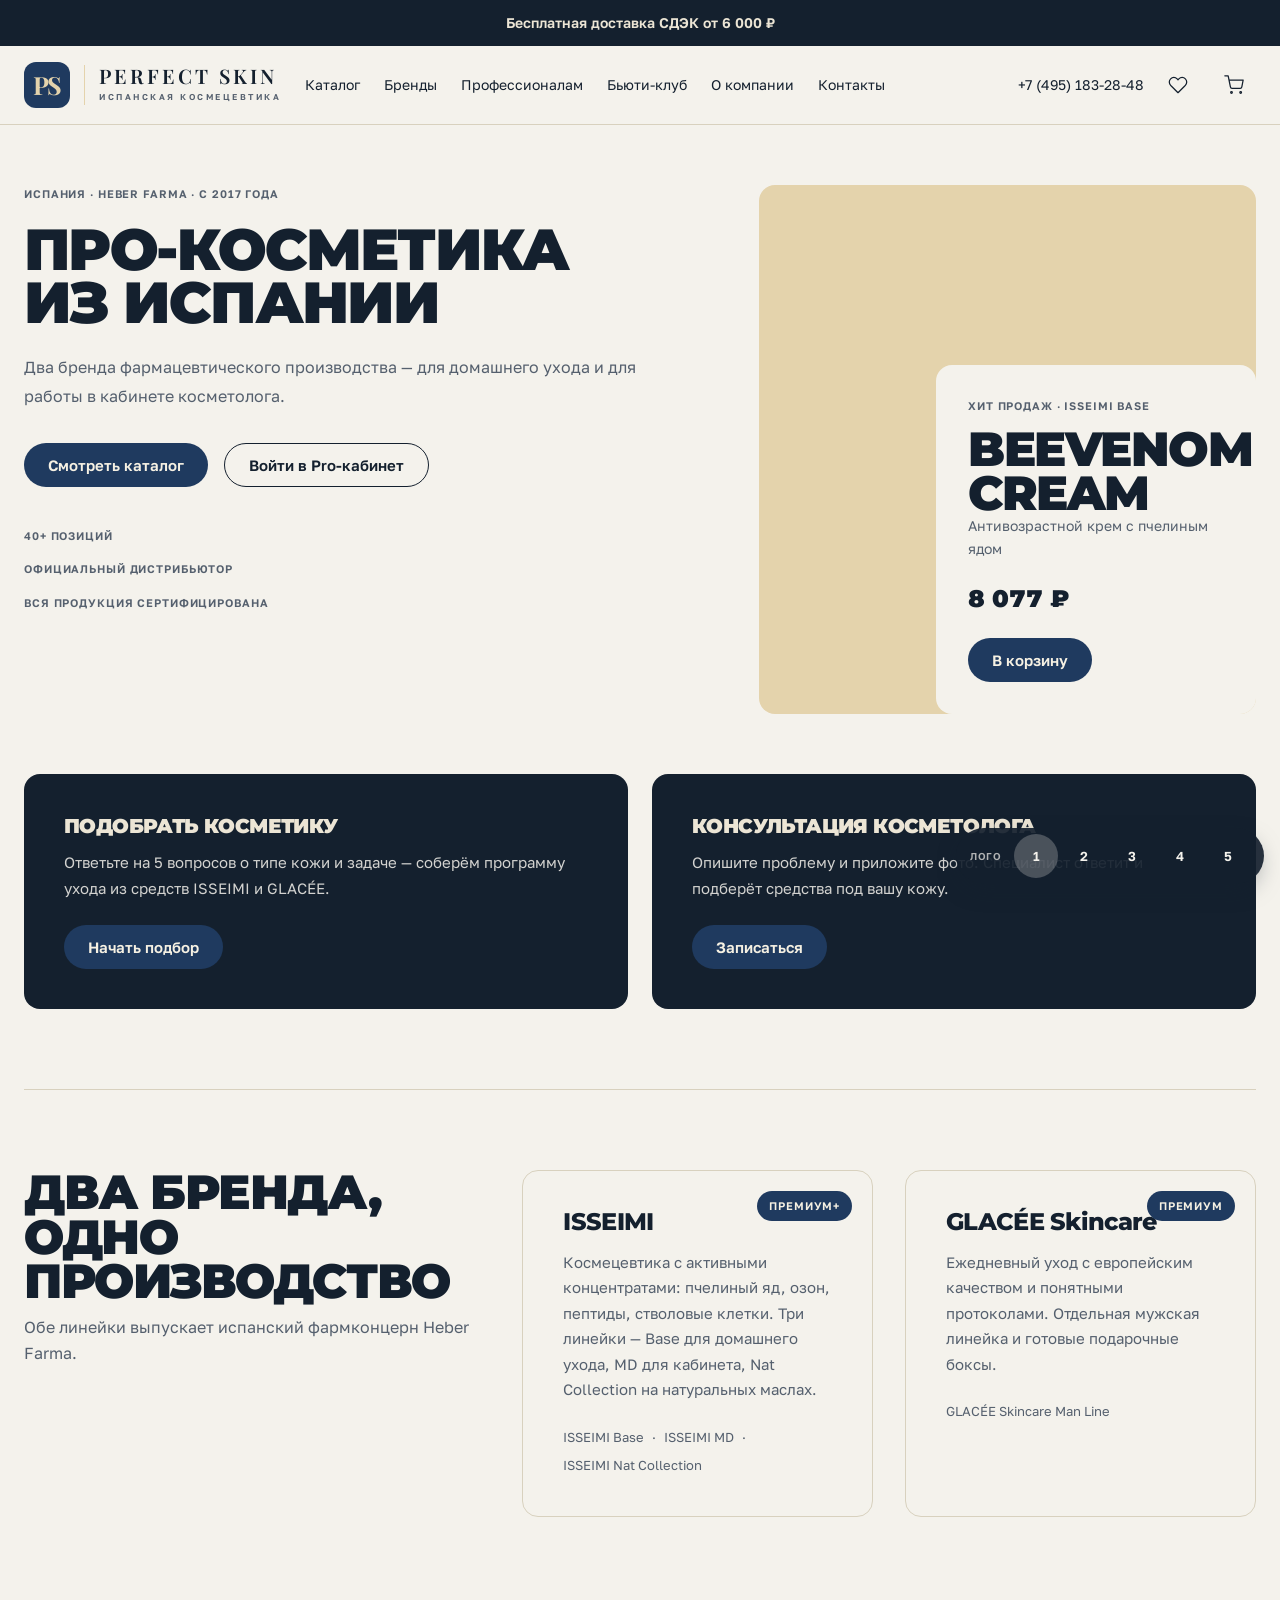
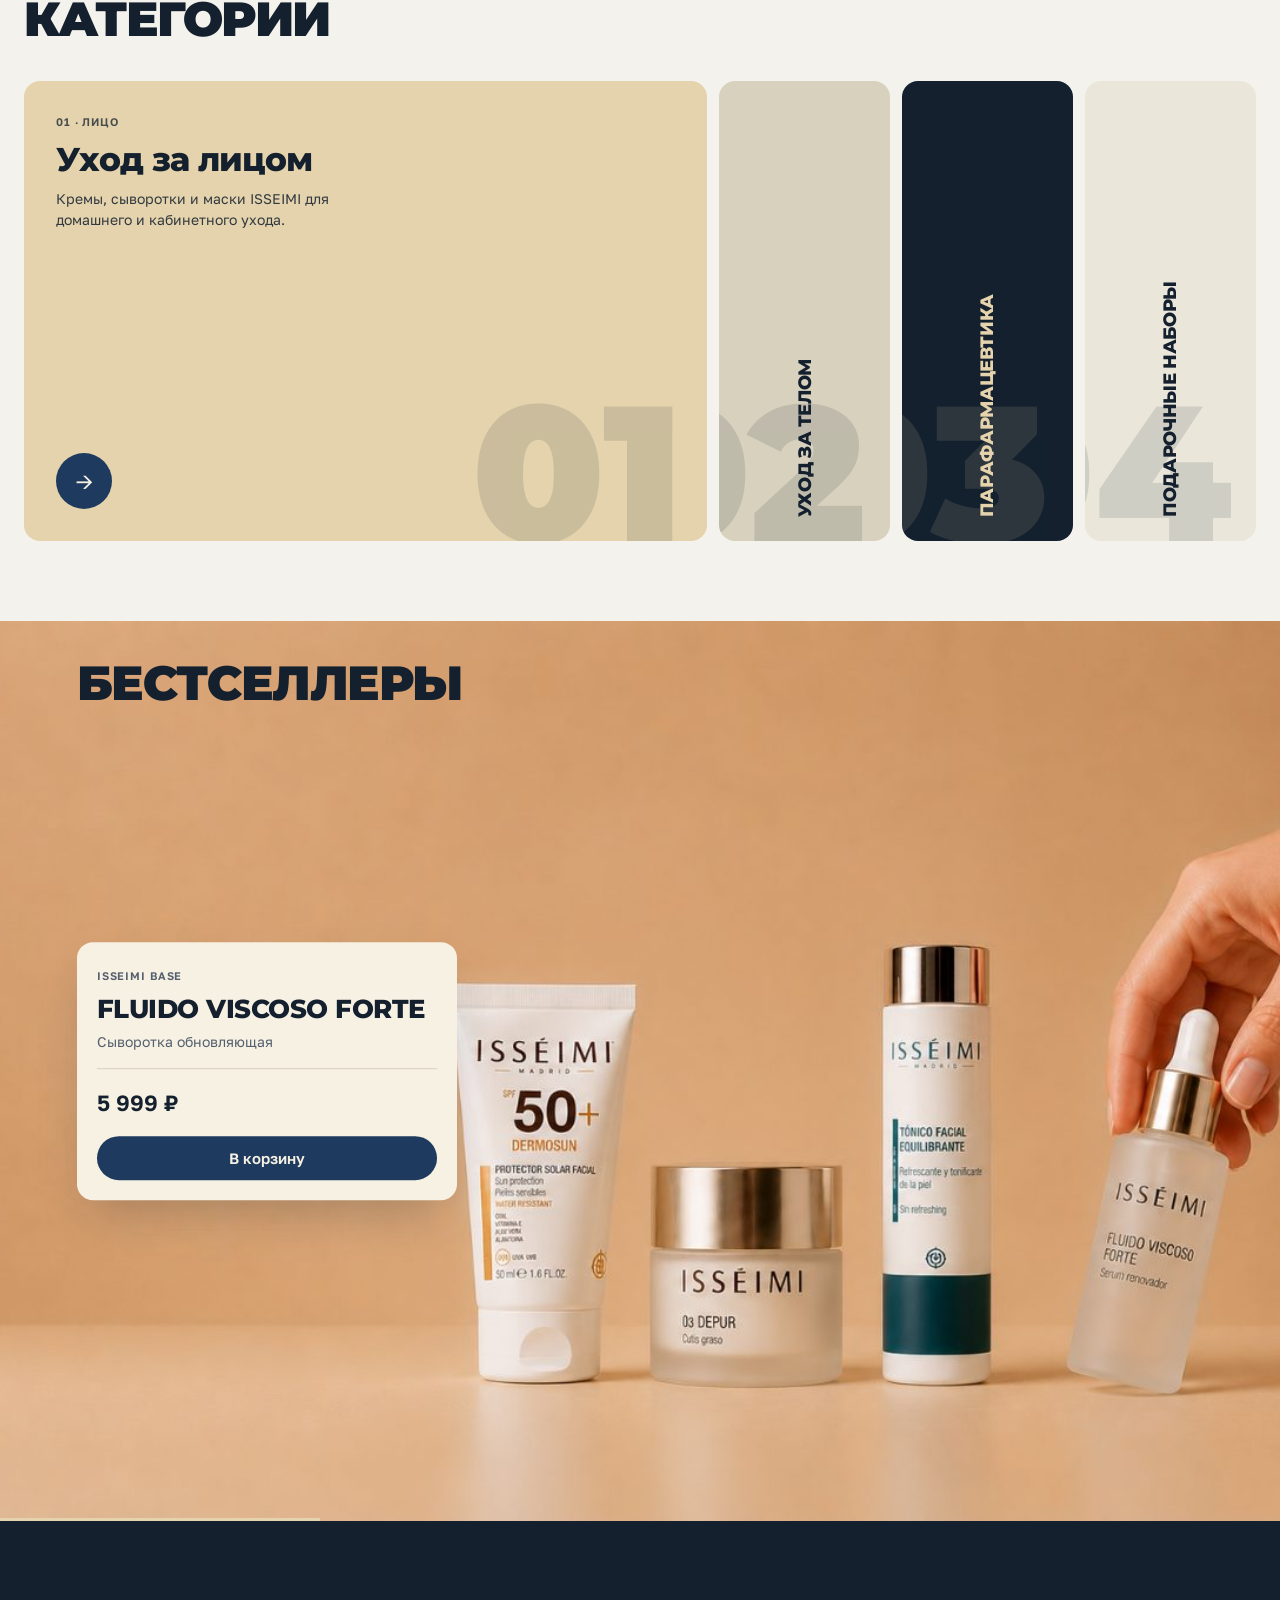
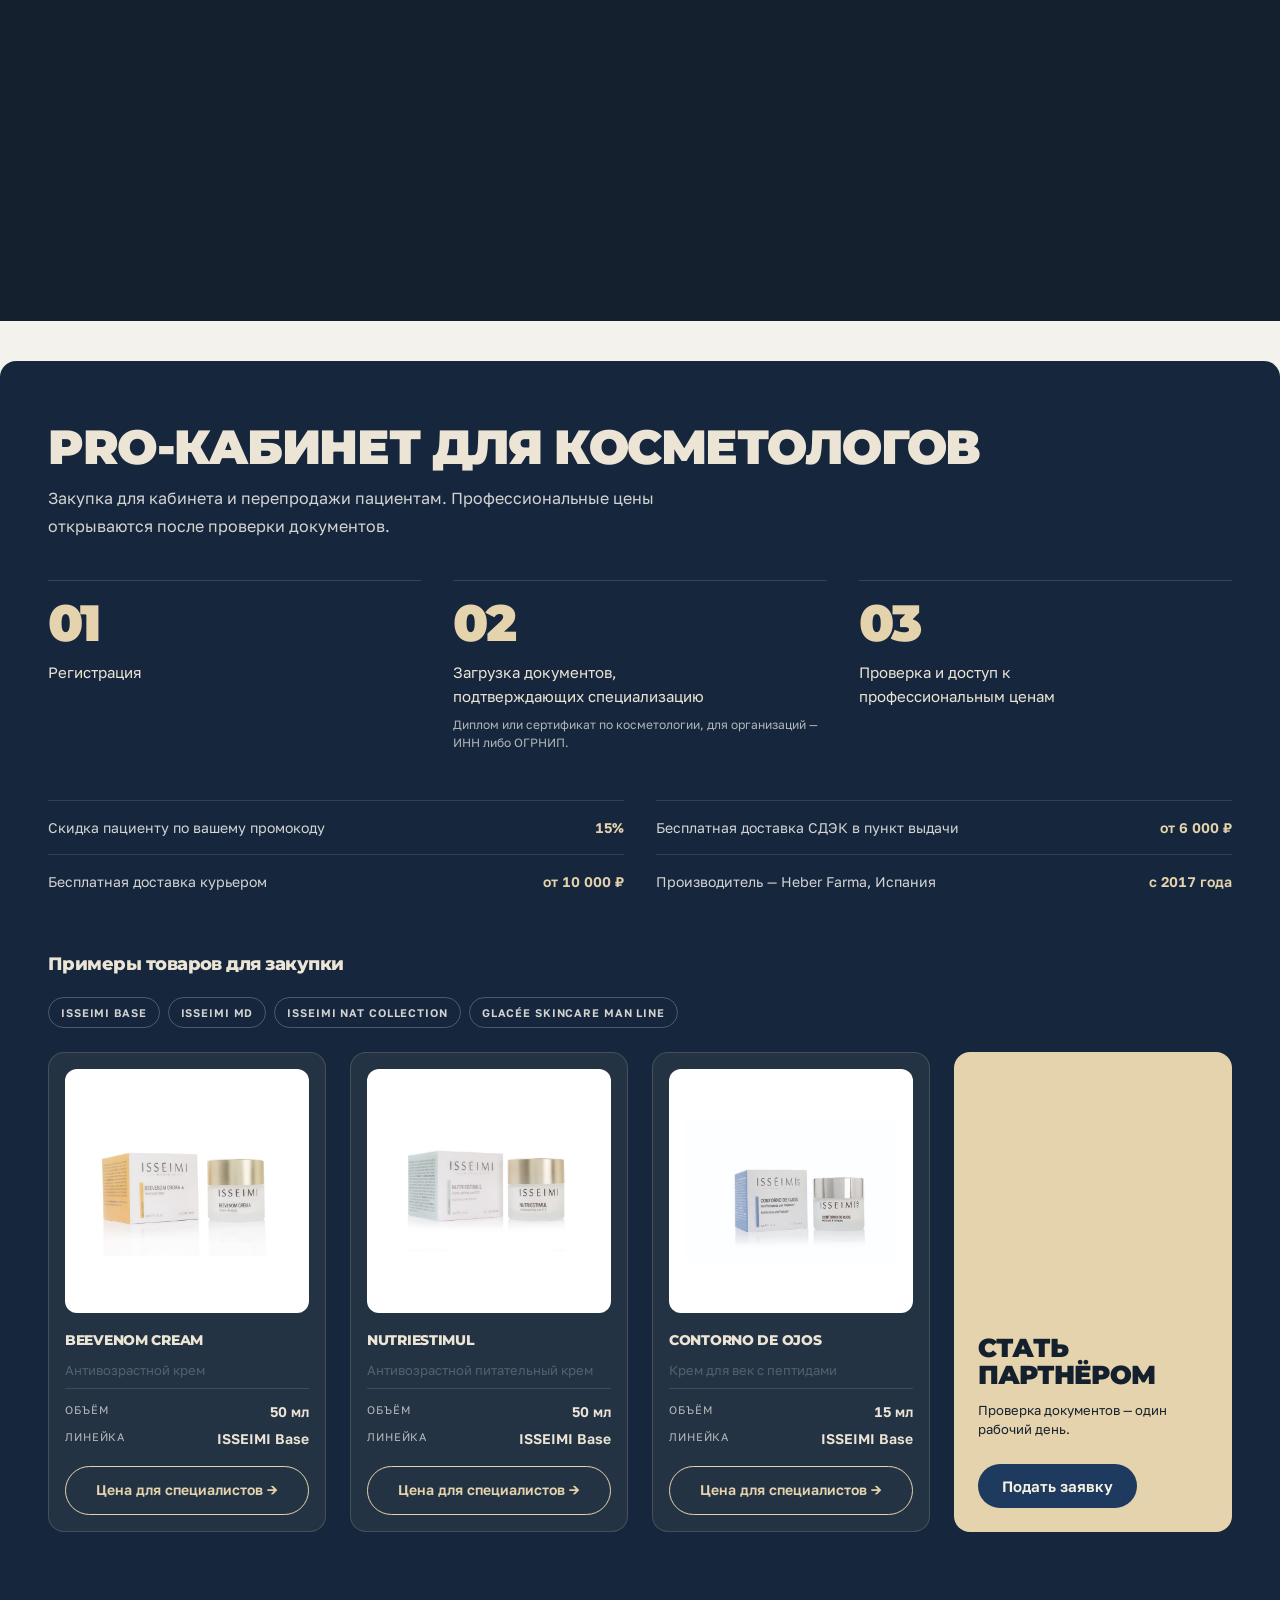
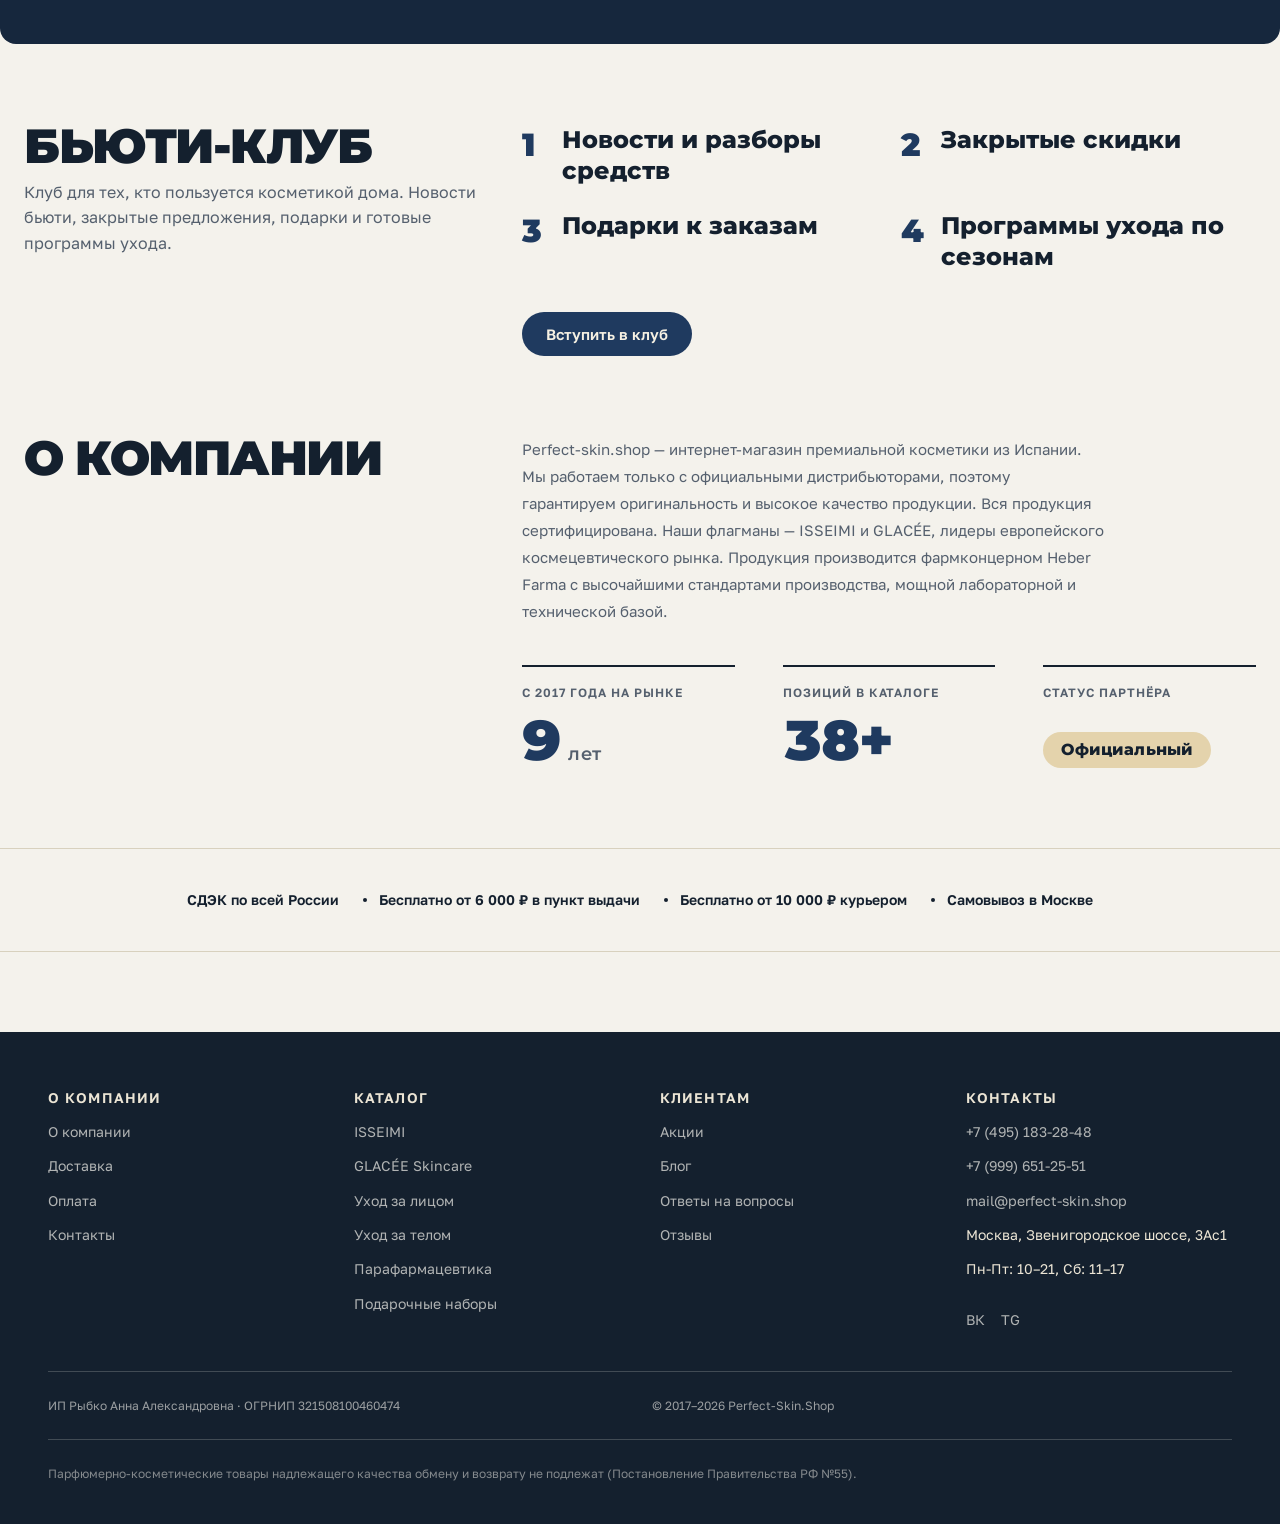
==== logo-1.html @ 92a86ee5 "Add five logo variants with showcase and switcher on approved palette" ====
<!DOCTYPE html>
<html lang="ru">
<head>
	<meta charset="UTF-8">
	<meta name="viewport" content="width=device-width, initial-scale=1.0">
	<title>Perfect-Skin — про-косметика из Испании</title>

	<link rel="preconnect" href="https://fonts.googleapis.com">
	<link rel="preconnect" href="https://fonts.gstatic.com" crossorigin>
	<link href="https://fonts.googleapis.com/css2?family=Montserrat:wght@800;900&family=Golos+Text:wght@400;600&display=swap" rel="stylesheet">

	<style>
		:root {
			/* Палитра «Старое золото и морская синь» — утверждена заказчиком. */
			--color-bg: #F4F2EC;
			--color-text: #14202E;
			--color-text-muted: #55606E;
			--color-accent: #E4D3AC;
			--color-accent-ink: #1F3A5F;
			--color-accent-text: #F6F1E3;
			--color-divider: #D8D1BE;
			--color-muted: #EAE6DA;
			--color-dark-bg: #16273D;
			--color-dark-text: #ECE5D5;
			/* Подложка под предметную съёмку — фото сняты на белом. */
			--color-photo-bg: #FFFFFF;

			/* Каналы для полупрозрачностей: меняются вместе с палитрой. */
			--rgb-bg: 244, 242, 236;
			--rgb-text: 20, 32, 46;
			--rgb-accent: 228, 211, 172;

			--radius-pill: 999px;
			--radius-block: 16px;
			--radius-media: 12px;

			--font-heading: 'Montserrat', sans-serif;
			--font-text: 'Golos Text', sans-serif;

			--ease: cubic-bezier(0.4, 0, 0.2, 1);
			--ease-out: cubic-bezier(0.23, 1, 0.32, 1);
		}

		* {
			margin: 0;
			padding: 0;
			box-sizing: border-box;
		}

		html {
			scroll-behavior: smooth;
		}

		body {
			background-color: var(--color-bg);
			color: var(--color-text);
			font-family: var(--font-text);
			font-size: 16px;
			font-weight: 400;
			line-height: 1.6;
			-webkit-font-smoothing: antialiased;
			text-rendering: optimizeLegibility;
		}

		@media (prefers-reduced-motion: reduce) {
			*, *::before, *::after {
				animation-duration: 0.01ms !important;
				transition-duration: 0.01ms !important;
				scroll-behavior: auto !important;
			}
		}

		/* Typography */
		h1, h2, h3, h4 {
			font-family: var(--font-heading);
			font-weight: 900;
			letter-spacing: -0.03em;
			line-height: 0.92;
		}

		h1 {
			font-size: clamp(1.6rem, 4.5vw, 4.5rem);
			text-transform: uppercase;
			hyphens: auto;
			overflow-wrap: break-word;
		}

		h2 {
			font-size: clamp(1.75rem, 5vw, 3rem);
			text-transform: uppercase;
		}

		h3 {
			font-size: clamp(1.25rem, 3vw, 2rem);
			font-weight: 800;
		}

		.tag-small {
			font-family: var(--font-text);
			font-size: 11px;
			font-weight: 600;
			letter-spacing: 0.08em;
			text-transform: uppercase;
			color: var(--color-text-muted);
		}

		/* Layout */
		.container {
			width: 100%;
			max-width: 1440px;
			margin: 0 auto;
			padding: 0 24px;
		}

		/* Buttons */
		button, .button {
			display: inline-flex;
			align-items: center;
			justify-content: center;
			padding: 12px 24px;
			border: none;
			border-radius: var(--radius-pill);
			font-family: var(--font-text);
			font-size: 15px;
			font-weight: 600;
			cursor: pointer;
			text-decoration: none;
			transition: transform 200ms var(--ease), opacity 200ms var(--ease), background-color 200ms var(--ease), border-color 200ms var(--ease), color 200ms var(--ease);
			min-height: 44px;
			min-width: 44px;
		}

		.button-primary {
			background-color: var(--color-accent-ink);
			color: var(--color-accent-text);
		}

		.button-primary:hover {
			transform: scale(1.02);
			opacity: 0.9;
		}

		.button-secondary {
			background-color: transparent;
			color: var(--color-text);
			border: 1px solid var(--color-text);
		}

		.button-secondary:hover {
			background-color: var(--color-text);
			color: var(--color-bg);
		}

		/* Divider */
		.divider {
			height: 1px;
			background-color: var(--color-divider);
		}

		/* === TOP BAR === */
		.top-bar {
			background-color: var(--color-text);
			color: var(--color-dark-text);
			padding: 12px 0;
			text-align: center;
			font-size: 14px;
			font-weight: 600;
		}

		/* === HEADER === */
		header {
			background-color: var(--color-bg);
			border-bottom: 1px solid var(--color-divider);
			padding: 16px 0;
		}

		.header-wrapper {
			display: grid;
			grid-template-columns: auto 1fr auto;
			align-items: center;
			gap: 24px;
		}

		.logo {
			font-family: var(--font-heading);
			font-size: 18px;
			font-weight: 900;
			text-transform: uppercase;
			letter-spacing: -0.03em;
		}

		.logo-sub {
			font-family: var(--font-text);
			font-size: 9px;
			font-weight: 600;
			letter-spacing: 0.08em;
			text-transform: uppercase;
			color: var(--color-text-muted);
			margin-top: 2px;
		}

		.nav {
			display: flex;
			gap: 24px;
			justify-self: start;
		}

		.nav a {
			display: inline-flex;
			align-items: center;
			min-height: 44px;
			font-size: 14px;
			color: var(--color-text);
			text-decoration: none;
			transition: color 150ms var(--ease);
			padding: 0;
		}

		.nav a:hover {
			color: var(--color-accent-ink);
		}

		.nav-details {
			display: none;
		}

		.nav-burger {
			display: none;
			width: 44px;
			height: 44px;
			padding: 0;
			background: none;
			border: none;
			cursor: pointer;
			color: var(--color-text);
			font-size: 24px;
		}

		.nav-mobile {
			display: none;
			position: absolute;
			top: 100%;
			left: 0;
			right: 0;
			background-color: var(--color-bg);
			border-top: 1px solid var(--color-divider);
			padding: 16px 24px;
			flex-direction: column;
			gap: 0;
		}

		.nav-mobile a {
			display: block;
			padding: 12px 0;
			min-height: auto;
		}

		.nav-details[open] .nav-mobile {
			display: flex;
		}

		.header-right {
			display: flex;
			align-items: center;
			gap: 12px;
		}

		.phone {
			font-size: 14px;
			color: var(--color-text);
			text-decoration: none;
			transition: color 150ms var(--ease);
		}

		.phone:hover {
			color: var(--color-accent-ink);
		}

		.icon-button {
			width: 44px;
			height: 44px;
			display: flex;
			align-items: center;
			justify-content: center;
			background: none;
			border: none;
			cursor: pointer;
			color: var(--color-text);
			transition: color 150ms var(--ease);
			padding: 0;
		}

		.icon-button svg {
			width: 20px;
			height: 20px;
			stroke: currentColor;
			fill: none;
			stroke-width: 1.5;
			stroke-linecap: round;
			stroke-linejoin: round;
		}

		.icon-button:hover {
			color: var(--color-accent-ink);
		}

		@media (max-width: 1024px) {
			.header-wrapper {
				gap: 16px;
			}

			.nav {
				display: none;
			}

			.nav-details {
				display: block;
			}

			.nav-burger {
				display: flex;
				align-items: center;
				justify-content: center;
				cursor: pointer;
			}

			.nav-mobile {
				position: static !important;
				border-top: none !important;
				padding: 0 !important;
				margin-top: 16px;
			}

			.hero-right {
				flex-direction: column;
			}
		}

		@media (max-width: 640px) {
			.phone {
				display: none;
			}

			.logo {
				white-space: nowrap;
			}
		}

		/* === HERO === */
		.hero {
			position: relative;
			padding: 60px 0;
		}

		.hero-grid {
			display: grid;
			grid-template-columns: 1.4fr 1fr;
			gap: 40px;
			align-items: start;
			position: relative;
		}

		.hero-grid > * {
			min-width: 0;
		}

		.hero-tag {
			margin-bottom: 20px;
		}

		h1 {
			margin-bottom: 24px;
		}

		.hero-subtitle {
			font-size: 16px;
			line-height: 1.8;
			color: var(--color-text-muted);
			margin-bottom: 32px;
			max-width: 65ch;
		}

		.hero-buttons {
			display: flex;
			gap: 16px;
			margin-bottom: 40px;
			flex-wrap: wrap;
		}

		.hero-tags {
			display: flex;
			flex-direction: column;
			gap: 16px;
		}

		.hero-tag-item {
			font-size: 11px;
			font-weight: 600;
			letter-spacing: 0.08em;
			text-transform: uppercase;
			color: var(--color-text-muted);
		}

		.hero-right {
			position: relative;
			display: flex;
			align-items: flex-start;
			justify-content: flex-end;
			min-height: 500px;
		}

		.hero-bg-block {
			position: absolute;
			width: 100%;
			height: 100%;
			background-color: var(--color-accent);
			border-radius: var(--radius-block);
			top: 0;
			right: 0;
		}

		.hero-card {
			position: relative;
			z-index: 2;
			background-color: var(--color-bg);
			border-radius: var(--radius-block);
			padding: 32px;
			max-width: 320px;
			margin-top: 180px;
			margin-left: -40px;
		}

		.hero-card h3 {
			font-size: 20px;
			margin-bottom: 12px;
		}

		.hero-card-text {
			font-size: 14px;
			line-height: 1.6;
			color: var(--color-text-muted);
			margin-bottom: 20px;
		}

		@media (max-width: 1024px) {
			.hero-grid {
				grid-template-columns: 1fr;
				gap: 32px;
			}

			.hero-right {
				min-height: auto;
			}

			.hero-bg-block {
				position: relative;
				width: 100%;
				height: 300px;
				margin-bottom: -100px;
			}

			.hero-card {
				position: relative;
				margin-top: 0;
				margin-left: 0;
				max-width: 100%;
			}
		}

		/* === CTAS === */
		.cta-section {
			display: grid;
			grid-template-columns: 1fr 1fr;
			gap: 24px;
			margin-bottom: 80px;
		}

		.cta-box {
			background-color: var(--color-text);
			color: var(--color-dark-text);
			padding: 40px;
			border-radius: var(--radius-block);
		}

		.cta-box h2 {
			font-size: 20px;
			line-height: 1.2;
			color: var(--color-dark-text);
			margin-bottom: 12px;
		}

		.cta-box-text {
			font-size: 15px;
			line-height: 1.7;
			margin-bottom: 24px;
			color: rgba(var(--rgb-bg), 0.85);
		}

		@media (max-width: 768px) {
			.cta-section {
				grid-template-columns: 1fr;
				gap: 16px;
			}

			.cta-box {
				padding: 32px;
			}
		}

		/* === BRANDS SECTION === */
		.brands-section {
			margin-bottom: 80px;
		}

		.section-header {
			margin-bottom: 48px;
		}

		.section-header h2 {
			margin-bottom: 12px;
		}

		.section-layout {
			display: grid;
			grid-template-columns: 1fr 1.6fr;
			gap: 40px;
			align-items: start;
		}

		.section-layout > * {
			min-width: 0;
		}

		.section-aside h2 {
			text-align: left;
			margin-bottom: 12px;
		}

		@media (max-width: 1024px) {
			.section-layout {
				grid-template-columns: 1fr;
				gap: 32px;
			}
		}

		.section-subtitle {
			font-size: 16px;
			color: var(--color-text-muted);
			max-width: 65ch;
		}

		.brands-grid {
			display: grid;
			grid-template-columns: 1fr 1fr;
			gap: 32px;
			grid-column: auto;
		}

		.brand-card {
			border-radius: var(--radius-block);
			border: 1px solid var(--color-divider);
			padding: 40px;
			position: relative;
		}

		.brand-badge {
			position: absolute;
			top: 20px;
			right: 20px;
			background-color: var(--color-accent-ink);
			color: var(--color-accent-text);
			padding: 6px 12px;
			border-radius: var(--radius-pill);
			font-size: 11px;
			font-weight: 600;
			letter-spacing: 0.08em;
			text-transform: uppercase;
		}

		.brand-card h3 {
			margin-bottom: 16px;
			font-size: 24px;
		}

		.brand-card-text {
			font-size: 15px;
			line-height: 1.7;
			color: var(--color-text-muted);
			margin-bottom: 24px;
		}

		.brand-lines {
			font-size: 13px;
			color: var(--color-text-muted);
			display: flex;
			flex-wrap: wrap;
			gap: 8px;
		}

		.brand-line {
			display: inline-block;
		}

		@media (max-width: 768px) {
			.brands-grid {
				grid-template-columns: 1fr;
				gap: 24px;
			}
		}

		/* === CATEGORIES === */
		.categories-section {
			margin-bottom: 80px;
		}

		/* Гармошка: колонки-панели, одна раскрыта. По наведению раскрывается та,
		   на которую навёл курсор, остальные сжимаются в вертикальные корешки. */
		.cat-accordion {
			display: flex;
			gap: 12px;
			height: 460px;
		}

		.cat-panel {
			position: relative;
			flex: 1 1 0;
			min-width: 0;
			overflow: hidden;
			border-radius: var(--radius-block);
			text-decoration: none;
			/* flex-grow анимируется всеми современными движками — это и даёт
			   плавное раскрытие; свойство указано явно, а не общим правилом.
			   300ms + ease-out: быстрый старт, мягкое торможение (MASTER §6). */
			transition: flex-grow 300ms var(--ease-out);
		}

		/* Тона только из палитры проекта — четыре разных корешка, все с рабочим
		   контрастом текста. */
		.cat-panel--1 { background-color: var(--color-accent); color: var(--color-text); }
		.cat-panel--2 { background-color: var(--color-divider); color: var(--color-text); }
		.cat-panel--3 { background-color: var(--color-text); color: var(--color-accent); }
		.cat-panel--4 { background-color: var(--color-muted); color: var(--color-text); }

		/* Раскрытая по умолчанию первая панель; при наведении на ряд активная
		   сбрасывается, растёт та, на которую навели или на которой фокус. */
		.cat-panel--active { flex-grow: 4; }
		.cat-accordion:hover .cat-panel--active,
		.cat-accordion:focus-within .cat-panel--active { flex-grow: 1; }
		.cat-accordion .cat-panel:hover,
		.cat-accordion .cat-panel:focus-within { flex-grow: 4; }

		/* Крупный порядковый номер фоном — редакционный акцент, закрывает пустую
		   правую зону раскрытой панели без фотографии. */
		.cat-num {
			position: absolute;
			right: 24px;
			bottom: -8px;
			font-family: var(--font-heading);
			font-size: 12rem;
			font-weight: 900;
			line-height: 0.8;
			opacity: 0.12;
			pointer-events: none;
			user-select: none;
		}

		/* Корешок: вертикальное название, видно у сжатой панели. */
		.cat-spine {
			position: absolute;
			inset: 0;
			display: flex;
			align-items: flex-end;
			justify-content: center;
			padding: 24px 0;
			opacity: 1;
			transition: opacity 300ms var(--ease);
		}

		.cat-spine span {
			writing-mode: vertical-rl;
			transform: rotate(180deg);
			font-family: var(--font-heading);
			font-size: clamp(15px, 1.4vw, 20px);
			font-weight: 800;
			text-transform: uppercase;
			letter-spacing: -0.02em;
			white-space: nowrap;
		}

		/* Раскрытое содержимое: подпись, заголовок, описание, кнопка-стрелка. */
		.cat-open {
			position: absolute;
			inset: 0;
			display: flex;
			flex-direction: column;
			justify-content: space-between;
			padding: 32px;
			opacity: 0;
			transition: opacity 300ms var(--ease);
		}

		.cat-eyebrow {
			font-size: 11px;
			font-weight: 600;
			letter-spacing: 0.08em;
			text-transform: uppercase;
			opacity: 0.75;
		}

		.cat-open h3 {
			font-size: clamp(1.5rem, 2.6vw, 2.5rem);
			line-height: 1;
			margin-top: 12px;
		}

		.cat-open p {
			font-size: 14px;
			line-height: 1.5;
			max-width: 32ch;
			opacity: 0.85;
			margin-top: 12px;
		}

		.cat-arrow {
			align-self: flex-start;
			width: 56px;
			height: 56px;
			border-radius: var(--radius-pill);
			display: flex;
			align-items: center;
			justify-content: center;
			font-size: 22px;
			margin-top: auto;
		}

		.cat-panel--1 .cat-arrow,
		.cat-panel--2 .cat-arrow,
		.cat-panel--4 .cat-arrow {
			background-color: var(--color-accent-ink);
			color: var(--color-accent-text);
		}

		.cat-panel--3 .cat-arrow {
			background-color: var(--color-accent);
			color: var(--color-text);
		}

		/* Переключение корешок ↔ раскрытое: активная по умолчанию, при наведении
		   на ряд — сброс, при наведении на панель — она раскрыта. Правила с :hover
		   идут последними и побеждают при равной специфичности. */
		.cat-panel--active .cat-open { opacity: 1; }
		.cat-panel--active .cat-spine { opacity: 0; }
		.cat-accordion:hover .cat-panel--active .cat-open,
		.cat-accordion:focus-within .cat-panel--active .cat-open { opacity: 0; }
		.cat-accordion:hover .cat-panel--active .cat-spine,
		.cat-accordion:focus-within .cat-panel--active .cat-spine { opacity: 1; }
		.cat-accordion .cat-panel:hover .cat-open,
		.cat-accordion .cat-panel:focus-within .cat-open { opacity: 1; }
		.cat-accordion .cat-panel:hover .cat-spine,
		.cat-accordion .cat-panel:focus-within .cat-spine { opacity: 0; }

		.cat-panel:focus-visible {
			outline: 2px solid var(--color-accent-ink);
			outline-offset: 2px;
		}

		/* Тач: наведения нет — гармошка превращается в вертикальный список
		   раскрытых карточек, корешки скрыты. */
		@media (max-width: 768px) {
			.cat-accordion {
				flex-direction: column;
				height: auto;
				gap: 12px;
			}

			.cat-panel {
				flex: none;
				min-height: 200px;
			}

			.cat-spine { display: none; }
			.cat-open { opacity: 1 !important; position: relative; }
		}

		@media (prefers-reduced-motion: reduce) {
			.cat-panel, .cat-spine, .cat-open { transition: none; }
		}

		/* === BESTSELLERS === */
		.bestsellers-section {
			margin-bottom: 80px;
		}

		.bestsellers-grid {
			display: grid;
			grid-template-columns: repeat(4, 1fr);
			gap: 24px;
			grid-auto-rows: auto;
		}

		/* Две ведущие позиции шире остальных — это приём редакционной сетки.
		   Пропорция у них горизонтальная: при вертикальной 3/4 карточка вдвое
		   большей ширины уезжает почти на целый экран в высоту. */
		.bestsellers-grid .product-card:nth-child(1),
		.bestsellers-grid .product-card:nth-child(2) {
			grid-column: span 2;
		}

		.bestsellers-grid .product-card:nth-child(1) .product-image,
		.bestsellers-grid .product-card:nth-child(2) .product-image {
			aspect-ratio: 16 / 10;
			font-size: 6rem;
		}

		.product-card {
			border-radius: var(--radius-block);
			overflow: hidden;
		}

		.product-image {
			aspect-ratio: 3/4;
			width: 100%;
			/* Атрибуты width/height у <img> задают высоту как презентационную
			   подсказку и перебивают aspect-ratio — без height:auto все карточки
			   вытягиваются до 800px. */
			height: auto;
			/* Предметная съёмка вписывается целиком: cover обрезал бы упаковку
			   по краям, а у товара обрезать нечего — это не фон, а сам продукт. */
			object-fit: contain;
			padding: 16px;
			background-color: var(--color-photo-bg);
			display: flex;
			align-items: center;
			justify-content: center;
			font-family: var(--font-heading);
			font-size: 4rem;
			font-weight: 900;
			color: var(--color-text);
			border-radius: var(--radius-block);
			text-transform: uppercase;
		}

		.pro-products {
			display: grid;
			grid-template-columns: repeat(4, 1fr);
			gap: 24px;
			align-items: stretch;
			margin-bottom: 48px;
		}

		/* Условия партнёрства: рабочие цифры косметолога. Убеждают сильнее
		   картинки — цены ему всё равно пока не показывают. */
		.pro-terms {
			display: grid;
			grid-template-columns: repeat(2, 1fr);
			gap: 0 32px;
			margin-bottom: 48px;
		}

		.pro-term {
			display: flex;
			justify-content: space-between;
			align-items: baseline;
			gap: 16px;
			padding: 16px 0;
			border-top: 1px solid rgba(var(--rgb-bg), 0.12);
			font-size: 14px;
			line-height: 1.5;
			color: rgba(var(--rgb-bg), 0.85);
		}

		.pro-term b {
			font-weight: 600;
			font-variant-numeric: tabular-nums;
			color: var(--color-accent);
			white-space: nowrap;
		}

		.pro-lines {
			display: flex;
			flex-wrap: wrap;
			gap: 8px;
			margin-bottom: 24px;
			padding: 0;
			list-style: none;
		}

		.pro-lines li {
			padding: 6px 12px;
			border: 1px solid rgba(var(--rgb-bg), 0.25);
			border-radius: var(--radius-pill);
			font-size: 11px;
			font-weight: 600;
			letter-spacing: 0.08em;
			text-transform: uppercase;
			color: rgba(var(--rgb-bg), 0.85);
		}

		/* Четвёртая ячейка ряда: бежевый получает своё единственное законное
		   применение — крупную заливку, а призыв встаёт рядом с товарами. */
		.pro-cta-cell {
			display: flex;
			flex-direction: column;
			justify-content: flex-end;
			background-color: var(--color-accent);
			color: var(--color-text);
			border-radius: var(--radius-block);
			padding: 24px;
		}

		.pro-cta-cell h4 {
			font-family: var(--font-heading);
			font-size: clamp(1.25rem, 2vw, 1.75rem);
			font-weight: 900;
			line-height: 1.05;
			letter-spacing: -0.03em;
			text-transform: uppercase;
			margin-bottom: 12px;
		}

		.pro-cta-cell p {
			font-size: 13px;
			line-height: 1.5;
			margin-bottom: 24px;
		}

		.pro-cta-cell .button {
			align-self: flex-start;
		}

		.pro-spec {
			display: grid;
			grid-template-columns: auto 1fr;
			gap: 4px 12px;
			margin-bottom: 16px;
			padding-top: 12px;
			border-top: 1px solid rgba(var(--rgb-bg), 0.12);
		}

		.pro-spec dt {
			font-size: 11px;
			letter-spacing: 0.08em;
			text-transform: uppercase;
			color: rgba(var(--rgb-bg), 0.7);
		}

		.pro-spec dd {
			font-size: 14px;
			font-weight: 600;
			font-variant-numeric: tabular-nums;
			color: var(--color-dark-text);
			margin: 0;
			text-align: right;
		}

		.pro-product {
			display: flex;
			flex-direction: column;
			background-color: rgba(var(--rgb-accent), 0.07);
			border: 1px solid rgba(var(--rgb-accent), 0.18);
			border-radius: var(--radius-block);
			padding: 16px;
		}

		.pro-thumb {
			width: 100%;
			height: auto;
			aspect-ratio: 1;
			object-fit: contain;
			background-color: var(--color-photo-bg);
			border-radius: var(--radius-media);
			padding: 16px;
			margin-bottom: 16px;
		}

		.pro-product .product-info {
			padding: 0;
			display: flex;
			flex-direction: column;
			flex-grow: 1;
		}

		/* Цены нет — её место занимает состояние доступа. Ссылка прижата к низу,
		   чтобы карточки с разной длиной названия заканчивались на одной линии. */
		.pro-price-link {
			display: inline-flex;
			align-items: center;
			justify-content: center;
			min-height: 44px;
			margin-top: auto;
			padding: 12px 20px;
			border: 1px solid var(--color-accent);
			border-radius: var(--radius-pill);
			color: var(--color-accent);
			font-size: 14px;
			font-weight: 600;
			text-decoration: none;
			text-align: center;
			touch-action: manipulation;
			transition: transform 160ms var(--ease), opacity 160ms var(--ease);
		}

		.pro-price-link:hover {
			transform: translateY(-2px);
		}

		.pro-price-link:active {
			transform: scale(0.97);
		}

		.pro-price-link:focus-visible {
			outline: 2px solid var(--color-accent);
			outline-offset: 2px;
		}

		@media (max-width: 1199px) {
			.pro-products {
				grid-template-columns: repeat(2, 1fr);
			}
		}

		@media (max-width: 767px) {
			.pro-section {
				padding: 40px 24px;
			}

			.pro-products,
			.pro-terms {
				grid-template-columns: 1fr;
				gap: 16px;
			}

			.pro-thumb {
				aspect-ratio: 4 / 3;
				padding: 16px;
			}
		}

		.product-info {
			padding: 20px 0;
		}

		.product-name {
			font-family: var(--font-heading);
			font-size: 14px;
			font-weight: 800;
			text-transform: uppercase;
			letter-spacing: -0.02em;
			margin-bottom: 8px;
		}

		.product-desc {
			font-size: 13px;
			color: var(--color-text-muted);
			margin-bottom: 8px;
		}

		.product-line {
			font-size: 12px;
			color: var(--color-text-muted);
			font-weight: 600;
			margin-bottom: 12px;
		}

		.product-price {
			font-family: var(--font-heading);
			font-size: 18px;
			font-weight: 900;
			font-variant-numeric: tabular-nums;
			color: var(--color-text);
		}

		@media (max-width: 1024px) {
			.bestsellers-grid {
				grid-template-columns: repeat(2, 1fr);
				gap: 20px;
			}

			.bestsellers-grid .product-card:nth-child(1),
			.bestsellers-grid .product-card:nth-child(2) {
				grid-column: span 2;
			}

			.bestsellers-grid .product-card:nth-child(1) .product-image,
			.bestsellers-grid .product-card:nth-child(2) .product-image {
				aspect-ratio: 16 / 9;
				font-size: 4rem;
			}
		}

		@media (max-width: 768px) {
			.bestsellers-grid {
				grid-template-columns: repeat(2, 1fr);
				gap: 16px;
			}

			.bestsellers-grid .product-card:nth-child(1),
			.bestsellers-grid .product-card:nth-child(2) {
				grid-column: auto;
			}

			.bestsellers-grid .product-card:nth-child(1) .product-image,
			.bestsellers-grid .product-card:nth-child(2) .product-image {
				aspect-ratio: 3 / 4;
				font-size: 2.5rem;
			}

			.product-image {
				font-size: 2.5rem;
			}
		}

		/* === PRO SECTION === */
		.pro-section {
			background-color: var(--color-dark-bg);
			color: var(--color-dark-text);
			max-width: 1440px;
			margin: 0 auto 80px;
			padding: 64px 48px;
			border-radius: var(--radius-block);
		}

		/* padding был и у секции, и у контейнера — контент съезжал внутрь дважды */
		.pro-container {
			width: 100%;
		}

		.pro-section h2 {
			color: var(--color-dark-text);
			margin-bottom: 16px;
		}

		.pro-subtitle {
			font-size: 16px;
			line-height: 1.7;
			color: rgba(var(--rgb-bg), 0.85);
			margin-bottom: 40px;
			max-width: 65ch;
		}

		.pro-steps {
			display: grid;
			grid-template-columns: repeat(3, 1fr);
			gap: 32px;
			margin-bottom: 48px;
		}

		.pro-step {
			display: block;
			border-top: 1px solid rgba(var(--rgb-bg), 0.15);
			padding-top: 16px;
		}

		.pro-step-number {
			font-family: var(--font-heading);
			font-size: clamp(2.5rem, 4vw, 4rem);
			font-weight: 900;
			color: var(--color-accent);
			line-height: 1;
			letter-spacing: -0.03em;
			margin-bottom: 12px;
		}

		.pro-step-note {
			font-size: 12px;
			line-height: 1.5;
			color: rgba(var(--rgb-bg), 0.7);
			margin-top: 8px;
		}

		.pro-step-text {
			font-size: 15px;
			line-height: 1.6;
			color: var(--color-dark-text);
			max-width: 32ch;
		}

		.pro-products-title {
			color: var(--color-dark-text);
			font-size: 18px;
			margin: 48px 0 24px;
		}

		.pro-bonus {
			font-size: 14px;
			margin-bottom: 32px;
			color: rgba(var(--rgb-bg), 0.85);
		}

		@media (max-width: 768px) {
			.pro-section {
				padding: 40px 24px;
				margin-bottom: 60px;
			}

			.pro-steps {
				grid-template-columns: 1fr;
				gap: 24px;
			}
		}

		/* === BEAUTY CLUB === */
		.club-section {
			margin-bottom: 80px;
		}

		.club-list {
			display: grid;
			grid-template-columns: 1fr 1fr;
			gap: 24px;
			list-style: none;
			counter-reset: club-counter;
		}

		.club-list-item {
			font-family: var(--font-heading);
			font-size: clamp(18px, 2vw, 24px);
			font-weight: 800;
			line-height: 1.3;
			counter-increment: club-counter;
			padding-left: 40px;
			position: relative;
		}

		.club-list-item::before {
			content: counter(club-counter);
			position: absolute;
			left: 0;
			font-size: clamp(24px, 4vw, 32px);
			font-weight: 900;
			color: var(--color-accent-ink);
			min-width: 35px;
		}

		@media (max-width: 768px) {
			.club-list {
				grid-template-columns: 1fr;
				gap: 20px;
			}
		}

		/* === ABOUT === */
		.about-section {
			margin-bottom: 80px;
		}

		.about-text {
			font-size: 15px;
			line-height: 1.8;
			color: var(--color-text-muted);
			margin-bottom: 40px;
			max-width: 65ch;
		}

		.about-stats {
			display: grid;
			grid-template-columns: repeat(3, 1fr);
			gap: clamp(24px, 4vw, 48px);
			margin-top: 8px;
		}

		.stat {
			display: flex;
			flex-direction: column;
			text-align: left;
			border-top: 2px solid var(--color-text);
			padding-top: 16px;
		}

		.stat-label {
			font-size: 12px;
			font-weight: 600;
			letter-spacing: 0.08em;
			text-transform: uppercase;
			color: var(--color-text-muted);
			margin-bottom: 12px;
		}

		.stat-value,
		.stat-badge {
			margin-top: auto;
		}

		.stat-value {
			font-family: var(--font-heading);
			font-size: clamp(2.5rem, 5vw, 3.5rem);
			font-weight: 900;
			line-height: 0.95;
			letter-spacing: -0.02em;
			color: var(--color-accent-ink);
			font-variant-numeric: tabular-nums;
			white-space: nowrap;
		}

		.stat-num { font-variant-numeric: tabular-nums; }

		.stat-unit {
			margin-left: 8px;
			font-size: 0.32em;
			font-weight: 600;
			letter-spacing: 0.02em;
			color: var(--color-text-muted);
			vertical-align: baseline;
		}

		.stat-badge {
			display: inline-flex;
			align-self: flex-start;
			align-items: center;
			padding: 10px 18px;
			border-radius: 999px;
			background-color: var(--color-accent);
			color: var(--color-text);
			font-family: var(--font-heading);
			font-size: 1rem;
			font-weight: 800;
			letter-spacing: 0.01em;
			line-height: 1;
			white-space: nowrap;
		}

		@media (max-width: 768px) {
			.about-stats {
				grid-template-columns: 1fr;
				gap: 0;
			}
			.stat { padding: 16px 0; }
			.stat + .stat { border-top: 1px solid var(--color-divider); }
			.stat:first-child { border-top: 2px solid var(--color-text); }
			.stat-badge { margin-top: 12px; }
		}

		/* === DELIVERY === */
		.delivery-section {
			display: flex;
			flex-wrap: wrap;
			gap: 32px;
			justify-content: center;
			align-items: center;
			padding: 40px 0;
			border-top: 1px solid var(--color-divider);
			border-bottom: 1px solid var(--color-divider);
			margin-bottom: 80px;
			font-size: 14px;
			font-weight: 600;
		}

		.delivery-item {
			display: flex;
			align-items: center;
		}

		.delivery-item::before {
			content: '';
			display: inline-block;
			width: 4px;
			height: 4px;
			background-color: var(--color-text);
			border-radius: 50%;
			margin-right: 12px;
			flex-shrink: 0;
		}

		.delivery-item:first-child::before {
			display: none;
		}

		@media (max-width: 768px) {
			.delivery-section {
				flex-direction: column;
				gap: 16px;
				text-align: center;
			}

			.delivery-item::before {
				display: none;
			}
		}

		/* === FOOTER === */
		footer {
			background-color: var(--color-text);
			color: var(--color-dark-text);
			padding: 60px 24px 40px;
		}

		.footer-container {
			width: 100%;
			max-width: 1440px;
			margin: 0 auto;
			padding: 0 24px;
		}

		.footer-grid {
			display: grid;
			grid-template-columns: repeat(4, 1fr);
			gap: 40px;
			margin-bottom: 40px;
		}

		.footer-column h3 {
			font-size: 14px;
			font-weight: 600;
			letter-spacing: 0.08em;
			text-transform: uppercase;
			color: var(--color-dark-text);
			margin-bottom: 16px;
			font-family: var(--font-text);
		}

		.footer-column ul {
			list-style: none;
		}

		.footer-column li {
			margin-bottom: 12px;
			font-size: 14px;
		}

		.footer-column a {
			display: inline-block;
			padding-block: 10px;
			margin-block: -10px;
			color: rgba(var(--rgb-bg), 0.7);
			text-decoration: none;
			transition: color 150ms var(--ease);
		}

		.footer-column a:hover {
			color: var(--color-accent);
		}

		.footer-contacts {
			display: flex;
			flex-direction: column;
			gap: 12px;
			font-size: 14px;
		}

		.footer-socials {
			display: flex;
			gap: 16px;
			margin-top: 16px;
		}

		.footer-social-link {
			color: rgba(var(--rgb-bg), 0.7);
			text-decoration: none;
			transition: color 150ms var(--ease);
		}

		.footer-social-link:hover {
			color: var(--color-accent);
		}

		.footer-divider {
			height: 1px;
			background-color: rgba(var(--rgb-bg), 0.2);
			margin-bottom: 24px;
		}

		.footer-bottom {
			display: grid;
			grid-template-columns: repeat(2, 1fr);
			gap: 24px;
			font-size: 12px;
			color: rgba(var(--rgb-bg), 0.6);
			line-height: 1.6;
		}

		.footer-legal {
			border-top: 1px solid rgba(var(--rgb-bg), 0.2);
			padding-top: 24px;
			margin-top: 24px;
			font-size: 12px;
			color: rgba(var(--rgb-bg), 0.5);
			line-height: 1.6;
		}

		@media (max-width: 768px) {
			footer {
				padding: 40px 24px;
			}

			.footer-grid {
				grid-template-columns: repeat(2, 1fr);
				gap: 32px;
			}

			.footer-bottom {
				grid-template-columns: 1fr;
			}
		}

		@media (max-width: 480px) {
			.footer-grid {
				grid-template-columns: 1fr;
				gap: 24px;
			}
		}
	
		/* === BESTSELLERS: скролл-сцена (заявленное исключение по MOTION §6 —
		   герой-момент витрины, delight по гейту motion.md; скролл не
		   перехватывается, нативный sticky, только transform/opacity, ease-out). === */
		.bs { position: relative; background-color: var(--color-text); }

		.bs__scroller { position: relative; height: 500vh; }

		/* Невидимые датчики шага: середина вьюпорта пересекает — меняем активный. */
		.bs__triggers { position: absolute; inset: 0; z-index: 0; }
		.bs__trigger { height: 25%; }

		.bs__sticky {
			position: sticky;
			top: 0;
			height: 100vh;
			overflow: hidden;
		}

		.bs__title {
			position: absolute;
			top: 40px;
			left: clamp(24px, 6vw, 96px);
			z-index: 5;
			/* Кадры-заглушки светлые — тёмный заголовок читается поверх них.
			   Под тёмное видео позже сменить на --color-dark-text. */
			color: var(--color-text);
			margin: 0;
		}

		/* Один шаг = кадр (рука с продуктом) + карточка поверх него. */
		.bs__step {
			position: absolute;
			inset: 0;
			opacity: 0;
			visibility: hidden;
		}

		.bs[data-active="1"] .bs__step[data-step="1"],
		.bs[data-active="2"] .bs__step[data-step="2"],
		.bs[data-active="3"] .bs__step[data-step="3"],
		.bs[data-active="4"] .bs__step[data-step="4"] {
			opacity: 1;
			visibility: visible;
		}

		.bs__frame { position: absolute; inset: 0; z-index: 1; }
		.bs__frame img {
			width: 100%;
			height: 100%;
			object-fit: cover;
			object-position: center;
			display: block;
		}

		/* Карточка справа, наезжает на кадр (межуровневое перекрытие). */
		.bs-card {
			position: absolute;
			z-index: 4;
			top: 50%;
			left: clamp(24px, 6vw, 96px);
			width: min(380px, 86vw);
			padding: 20px;
			background-color: var(--color-accent-text);
			border-radius: var(--radius-block);
			box-shadow: 0 24px 48px -16px rgba(var(--rgb-text), 0.28);
			transform: translate(-48px, -50%);
			opacity: 0;
			transition: transform 280ms var(--ease-out), opacity 240ms var(--ease-out);
		}

		.bs[data-active="1"] .bs__step[data-step="1"] .bs-card,
		.bs[data-active="2"] .bs__step[data-step="2"] .bs-card,
		.bs[data-active="3"] .bs__step[data-step="3"] .bs-card,
		.bs[data-active="4"] .bs__step[data-step="4"] .bs-card {
			transform: translate(0, -50%);
			opacity: 1;
		}

		/* Внутренний стаггер: элементы всплывают снизу по очереди. */
		.bs-card > * {
			opacity: 0;
			transform: translateY(12px);
			transition: opacity 260ms var(--ease-out), transform 260ms var(--ease-out);
		}
		.bs[data-active="1"] .bs__step[data-step="1"] .bs-card > *,
		.bs[data-active="2"] .bs__step[data-step="2"] .bs-card > *,
		.bs[data-active="3"] .bs__step[data-step="3"] .bs-card > *,
		.bs[data-active="4"] .bs__step[data-step="4"] .bs-card > * {
			opacity: 1;
			transform: none;
		}
		.bs-card > *:nth-child(1) { transition-delay: 0ms; }
		.bs-card > *:nth-child(2) { transition-delay: 40ms; }
		.bs-card > *:nth-child(3) { transition-delay: 80ms; }
		.bs-card > *:nth-child(4) { transition-delay: 120ms; }
		.bs-card > *:nth-child(5) { transition-delay: 160ms; }
		.bs-card > *:nth-child(6) { transition-delay: 200ms; }

		.bs-card__line {
			font-size: 11px;
			font-weight: 600;
			letter-spacing: 0.08em;
			text-transform: uppercase;
			color: var(--color-text-muted);
		}
		.bs-card__name {
			font-family: var(--font-heading);
			font-size: clamp(1.25rem, 2vw, 1.75rem);
			font-weight: 800;
			text-transform: uppercase;
			letter-spacing: -0.02em;
			line-height: 1.05;
			margin: 8px 0;
			color: var(--color-text);
		}
		.bs-card__desc {
			font-size: 14px;
			line-height: 1.5;
			color: var(--color-text-muted);
			margin-bottom: 16px;
		}
		.bs-card__rule {
			border: none;
			border-top: 1px solid var(--color-divider);
			margin: 0 0 16px;
		}
		.bs-card__price {
			display: block;
			font-size: 22px;
			font-weight: 600;
			font-variant-numeric: tabular-nums;
			color: var(--color-text);
			margin-bottom: 16px;
		}
		.bs-card__cta {
			width: 100%;
			min-height: 44px;
			padding: 12px 24px;
			border: none;
			border-radius: var(--radius-pill);
			background-color: var(--color-accent-ink);
			color: var(--color-accent-text);
			font-family: var(--font-text);
			font-size: 15px;
			font-weight: 600;
			cursor: pointer;
			touch-action: manipulation;
			transition: transform 160ms var(--ease-out), opacity 160ms var(--ease-out);
		}
		.bs-card__cta:active { transform: scale(0.97); }
		.bs-card__cta:focus-visible { outline: 2px solid var(--color-accent-ink); outline-offset: 2px; }

		/* Прогресс сцены — тонкая полоса снизу sticky. */
		.bs__progress {
			position: absolute;
			left: 0; bottom: 0;
			width: 100%;
			height: 3px;
			background-color: var(--color-accent);
			transform: scaleX(0);
			transform-origin: left;
			z-index: 6;
			transition: transform 200ms var(--ease-out);
		}

		/* Тач и reduced-motion: пиннинг снят, сцена — вертикальная лента
		   «кадр + карточка под ним» ×4, без движения. */
		@media (max-width: 768px) {
			.bs__scroller { height: auto; }
			.bs__triggers, .bs__progress { display: none; }
			.bs__sticky { position: static; height: auto; overflow: visible; padding: 0 24px 48px; }
			.bs__title { position: static; margin-bottom: 24px; }
			.bs__step {
				position: static;
				opacity: 1;
				visibility: visible;
				margin-bottom: 48px;
			}
			.bs__frame { position: relative; }
			.bs__frame img { aspect-ratio: 4 / 5; border-radius: var(--radius-block); }
			.bs-card {
				position: relative;
				top: auto; left: auto; right: auto;
				width: 100%;
				transform: none;
				opacity: 1;
				margin-top: -48px;
			}
			.bs-card > * { opacity: 1; transform: none; }
		}

		@media (prefers-reduced-motion: reduce) {
			.bs__scroller { height: auto; }
			.bs__triggers, .bs__progress { display: none; }
			.bs__sticky { position: static; height: auto; overflow: visible; padding: 32px 24px 48px; }
			.bs__title { position: static; margin-bottom: 24px; }
			.bs__step {
				position: static;
				opacity: 1;
				visibility: visible;
				margin-bottom: 48px;
			}
			.bs__frame { position: relative; }
			.bs__frame img { aspect-ratio: 4 / 5; border-radius: var(--radius-block); }
			.bs-card {
				position: relative;
				top: auto; left: auto; right: auto;
				width: min(380px, 100%);
				transform: none;
				opacity: 1;
				transition: none;
			}
			.bs-card > * { opacity: 1; transform: none; transition: none; }
		}

			.bs__video { width: 100%; height: 100%; object-fit: cover; object-position: center; display: block; }
	</style>
	<link href="https://fonts.googleapis.com/css2?family=Playfair+Display:wght@600;700&display=swap" rel="stylesheet">
</head>
<body>
	<!-- TOP BAR -->
	<div class="top-bar">
		Бесплатная доставка СДЭК от 6&nbsp;000&nbsp;₽
	</div>

	<!-- HEADER -->
	<header>
		<div class="container">
			<div class="header-wrapper">
				<div>
					<a class="brandmark bm1" href="#top" aria-label="Perfect Skin — испанская космецевтика">
						<span class="bm1__tile" aria-hidden="true">PS</span>
						<span class="bm1__rule" aria-hidden="true"></span>
						<span class="bm1__words">
							<span class="bm1__name">Perfect Skin</span>
							<span class="bm1__sub">Испанская космецевтика</span>
						</span>
					</a>
				</div>
				<nav class="nav">
					<a href="#catalog">Каталог</a>
					<a href="#brands">Бренды</a>
					<a href="#pro">Профессионалам</a>
					<a href="#club">Бьюти-клуб</a>
					<a href="#about">О компании</a>
					<a href="#contacts">Контакты</a>
				</nav>
				<details class="nav-details">
					<summary class="nav-burger" aria-label="Меню">☰</summary>
					<nav class="nav-mobile">
						<a href="#catalog">Каталог</a>
						<a href="#brands">Бренды</a>
						<a href="#pro">Профессионалам</a>
						<a href="#club">Бьюти-клуб</a>
						<a href="#about">О компании</a>
						<a href="#contacts">Контакты</a>
					</nav>
				</details>
				<div class="header-right">
					<a href="tel:+74951832848" class="phone">+7 (495) 183-28-48</a>
					<button class="icon-button" aria-label="Избранное">
						<svg viewBox="0 0 24 24" xmlns="http://www.w3.org/2000/svg">
							<path d="M20.84 4.61a5.5 5.5 0 0 0-7.78 0L12 5.67l-1.06-1.06a5.5 5.5 0 0 0-7.78 7.78l1.06 1.06L12 21.23l7.78-7.78 1.06-1.06a5.5 5.5 0 0 0 0-7.78z"/>
						</svg>
					</button>
					<button class="icon-button" aria-label="Корзина">
						<svg viewBox="0 0 24 24" xmlns="http://www.w3.org/2000/svg">
							<circle cx="9" cy="21" r="1"/>
							<circle cx="20" cy="21" r="1"/>
							<path d="M1 1h4l2.68 13.39a2 2 0 0 0 2 1.61h9.72a2 2 0 0 0 2-1.61L23 6H6"/>
						</svg>
					</button>
				</div>
			</div>
		</div>
	</header>

	<!-- HERO -->
	<section class="hero">
		<div class="container">
			<div class="hero-grid">
				<div>
					<div class="tag-small hero-tag">ИСПАНИЯ · HEBER FARMA · С 2017 ГОДА</div>
					<h1>ПРО-КОСМЕТИКА<span style="display: block;">ИЗ ИСПАНИИ</span></h1>
					<p class="hero-subtitle">
						Два бренда фармацевтического производства — для домашнего ухода и для работы в кабинете косметолога.
					</p>
					<div class="hero-buttons">
						<button class="button button-primary">Смотреть каталог</button>
						<button class="button button-secondary">Войти в Pro-кабинет</button>
					</div>
					<div class="hero-tags">
						<div class="hero-tag-item">40+ ПОЗИЦИЙ</div>
						<div class="hero-tag-item">ОФИЦИАЛЬНЫЙ ДИСТРИБЬЮТОР</div>
						<div class="hero-tag-item">ВСЯ ПРОДУКЦИЯ СЕРТИФИЦИРОВАНА</div>
					</div>
				</div>
				<div class="hero-right">
					<div class="hero-bg-block"></div>
					<div class="hero-card">
						<div class="tag-small" style="margin-bottom: 12px;">ХИТ ПРОДАЖ · ISSEIMI BASE</div>
						<h2>Beevenom Cream</h2>
						<p class="hero-card-text">
							Антивозрастной крем с пчелиным ядом
						</p>
						<div class="product-price" style="font-size: 24px; margin-bottom: 20px;">8&nbsp;077&nbsp;₽</div>
						<button class="button button-primary">В корзину</button>
					</div>
				</div>
			</div>
		</div>
	</section>

	<!-- CTAs -->
	<section class="container">
		<div class="cta-section">
			<div class="cta-box">
				<h2>Подобрать косметику</h2>
				<p class="cta-box-text">
					Ответьте на 5 вопросов о типе кожи и задаче — соберём программу ухода из средств ISSEIMI и GLACÉE.
				</p>
				<button class="button button-primary">Начать подбор</button>
			</div>
			<div class="cta-box">
				<h2>Консультация косметолога</h2>
				<p class="cta-box-text">
					Опишите проблему и приложите фото. Специалист ответит и подберёт средства под вашу кожу.
				</p>
				<button class="button button-primary">Записаться</button>
			</div>
		</div>
	</section>

	<div class="divider" style="margin: 0 24px 80px;"></div>

	<!-- BRANDS -->
	<section id="brands" class="brands-section">
		<div class="container">
			<div class="section-layout">
				<div class="section-aside">
					<h2>Два бренда, одно производство</h2>
					<p class="section-subtitle">Обе линейки выпускает испанский фармконцерн Heber Farma.</p>
				</div>
				<div class="brands-grid">
				<div class="brand-card">
					<div class="brand-badge">ПРЕМИУМ+</div>
					<h3>ISSEIMI</h3>
					<p class="brand-card-text">
						Космецевтика с активными концентратами: пчелиный яд, озон, пептиды, стволовые клетки. Три линейки — Base для домашнего ухода, MD для кабинета, Nat Collection на натуральных маслах.
					</p>
					<div class="brand-lines">
						<span class="brand-line">ISSEIMI Base</span>
						<span class="brand-line">·</span>
						<span class="brand-line">ISSEIMI MD</span>
						<span class="brand-line">·</span>
						<span class="brand-line">ISSEIMI Nat Collection</span>
					</div>
				</div>
				<div class="brand-card">
					<div class="brand-badge">ПРЕМИУМ</div>
					<h3>GLACÉE Skincare</h3>
					<p class="brand-card-text">
						Ежедневный уход с европейским качеством и понятными протоколами. Отдельная мужская линейка и готовые подарочные боксы.
					</p>
					<div class="brand-lines">
						<span class="brand-line">GLACÉE Skincare Man Line</span>
					</div>
				</div>
			</div>
		</div>
	</section>

	<div class="divider" style="margin: 80px 24px; display: none;"></div>

	<!-- CATEGORIES -->
	<section id="catalog" class="categories-section">
		<div class="container">
			<h2 style="margin-bottom: 40px;">Категории</h2>
			<div class="cat-accordion">
				<a href="#" class="cat-panel cat-panel--1 cat-panel--active">
					<span class="cat-num" aria-hidden="true">01</span>
					<div class="cat-spine"><span>Уход за лицом</span></div>
					<div class="cat-open">
						<div class="cat-eyebrow">01 · Лицо</div>
						<div>
							<h3>Уход за лицом</h3>
							<p>Кремы, сыворотки и маски ISSEIMI для домашнего и кабинетного ухода.</p>
						</div>
						<span class="cat-arrow" aria-hidden="true">→</span>
					</div>
				</a>
				<a href="#" class="cat-panel cat-panel--2">
					<span class="cat-num" aria-hidden="true">02</span>
					<div class="cat-spine"><span>Уход за телом</span></div>
					<div class="cat-open">
						<div class="cat-eyebrow">02 · Тело</div>
						<div>
							<h3>Уход за телом</h3>
							<p>Моделирующие и укрепляющие средства для тела.</p>
						</div>
						<span class="cat-arrow" aria-hidden="true">→</span>
					</div>
				</a>
				<a href="#" class="cat-panel cat-panel--3">
					<span class="cat-num" aria-hidden="true">03</span>
					<div class="cat-spine"><span>Парафармацевтика</span></div>
					<div class="cat-open">
						<div class="cat-eyebrow">03 · Клиника</div>
						<div>
							<h3>Парафармацевтика</h3>
							<p>Линейка ISSEIMI MD для профессиональных протоколов ухода.</p>
						</div>
						<span class="cat-arrow" aria-hidden="true">→</span>
					</div>
				</a>
				<a href="#" class="cat-panel cat-panel--4">
					<span class="cat-num" aria-hidden="true">04</span>
					<div class="cat-spine"><span>Подарочные наборы</span></div>
					<div class="cat-open">
						<div class="cat-eyebrow">04 · Подарок</div>
						<div>
							<h3>Подарочные наборы</h3>
							<p>Готовые боксы GLACÉE и ISSEIMI для ухода в подарок.</p>
						</div>
						<span class="cat-arrow" aria-hidden="true">→</span>
					</div>
				</a>
			</div>
		</div>
	</section>

	<div style="margin-bottom: 80px;"></div>

	<!-- BESTSELLERS -->
	<section class="bs" id="bestsellers" data-active="1" aria-labelledby="bs-title">
		<div class="bs__scroller">
			<div class="bs__triggers" aria-hidden="true">
				<div class="bs__trigger" data-step="1"></div>
				<div class="bs__trigger" data-step="2"></div>
				<div class="bs__trigger" data-step="3"></div>
				<div class="bs__trigger" data-step="4"></div>
			</div>
			<div class="bs__sticky">
				<h2 class="bs__title" id="bs-title">Бестселлеры</h2>
			<div class="bs__step" data-step="1">
				<div class="bs__frame"><video class="bs__video" muted playsinline preload="auto" poster="[data-uri]" aria-hidden="true" tabindex="-1"><source src="media/2-3.mp4" type="video/mp4"></video></div>
				<article class="bs-card" data-step="1">
					<span class="bs-card__line">ISSEIMI Base</span>
					<h3 class="bs-card__name">DERMOSUN SPF 50</h3>
					<p class="bs-card__desc">Солнцезащитный крем</p>
					<hr class="bs-card__rule">
					<span class="bs-card__price">3&nbsp;781&nbsp;₽</span>
					<button class="bs-card__cta" type="button">В корзину</button>
				</article>
			</div>
			<div class="bs__step" data-step="2">
				<div class="bs__frame"><video class="bs__video" muted playsinline preload="auto" poster="[data-uri]" aria-hidden="true" tabindex="-1"><source src="media/3-5.mp4" type="video/mp4"></video></div>
				<article class="bs-card" data-step="2">
					<span class="bs-card__line">ISSEIMI Base</span>
					<h3 class="bs-card__name">O3 DEPUR</h3>
					<p class="bs-card__desc">Крем с озоном</p>
					<hr class="bs-card__rule">
					<span class="bs-card__price">5&nbsp;499&nbsp;₽</span>
					<button class="bs-card__cta" type="button">В корзину</button>
				</article>
			</div>
			<div class="bs__step" data-step="3">
				<div class="bs__frame"><video class="bs__video" muted playsinline preload="auto" poster="[data-uri]" aria-hidden="true" tabindex="-1"><source src="media/5-7.mp4" type="video/mp4"></video></div>
				<article class="bs-card" data-step="3">
					<span class="bs-card__line">ISSEIMI Base</span>
					<h3 class="bs-card__name">TONICO FACIAL EQUILIBRANTE</h3>
					<p class="bs-card__desc">Освежающий и тонизирующий тоник</p>
					<hr class="bs-card__rule">
					<span class="bs-card__price">3&nbsp;969&nbsp;₽</span>
					<button class="bs-card__cta" type="button">В корзину</button>
				</article>
			</div>
			<div class="bs__step" data-step="4">
				<div class="bs__frame"><video class="bs__video" muted playsinline preload="auto" poster="[data-uri]" aria-hidden="true" tabindex="-1"><source src="media/7-9.mp4" type="video/mp4"></video></div>
				<article class="bs-card" data-step="4">
					<span class="bs-card__line">ISSEIMI Base</span>
					<h3 class="bs-card__name">FLUIDO VISCOSO FORTE</h3>
					<p class="bs-card__desc">Сыворотка обновляющая</p>
					<hr class="bs-card__rule">
					<span class="bs-card__price">5&nbsp;999&nbsp;₽</span>
					<button class="bs-card__cta" type="button">В корзину</button>
				</article>
			</div>
				<div class="bs__progress" aria-hidden="true" style="width:25%"></div>
			</div>
		</div>
	</section>

	<div style="margin-bottom: 40px;"></div>

	<!-- PRO SECTION -->
	<section id="pro" class="pro-section">
		<div class="pro-container">
			<h2>Pro-кабинет для косметологов</h2>
			<p class="pro-subtitle">
				Закупка для кабинета и перепродажи пациентам. Профессиональные цены открываются после проверки документов.
			</p>
			<div class="pro-steps">
				<div class="pro-step">
					<div class="pro-step-number">01</div>
					<div class="pro-step-text">Регистрация</div>
				</div>
				<div class="pro-step">
					<div class="pro-step-number">02</div>
					<div class="pro-step-text">Загрузка документов, подтверждающих специализацию</div>
					<div class="pro-step-note">Диплом или сертификат по косметологии, для организаций — ИНН либо ОГРНИП.</div>
				</div>
				<div class="pro-step">
					<div class="pro-step-number">03</div>
					<div class="pro-step-text">Проверка и доступ к профессиональным ценам</div>
				</div>
			</div>
			<div class="pro-terms">
				<div class="pro-term"><span>Скидка пациенту по вашему промокоду</span><b>15%</b></div>
				<div class="pro-term"><span>Бесплатная доставка СДЭК в пункт выдачи</span><b>от 6 000 ₽</b></div>
				<div class="pro-term"><span>Бесплатная доставка курьером</span><b>от 10 000 ₽</b></div>
				<div class="pro-term"><span>Производитель — Heber Farma, Испания</span><b>с 2017 года</b></div>
			</div>
			<h3 class="pro-products-title">Примеры товаров для закупки</h3>
			<ul class="pro-lines">
				<li>ISSEIMI Base</li>
				<li>ISSEIMI MD</li>
				<li>ISSEIMI Nat Collection</li>
				<li>GLACÉE Skincare Man Line</li>
			</ul>
			<div class="pro-products">
				<!-- Product 1 -->
				<div class="pro-product">
					<img class="product-image pro-thumb" src="[data-uri]" alt="BEEVENOM CREAM, антивозрастной крем ISSEIMI" loading="lazy" width="800" height="800">
					<div class="product-info">
						<div class="product-name">BEEVENOM CREAM</div>
						<div class="product-desc">Антивозрастной крем</div>
						<dl class="pro-spec"><dt>Объём</dt><dd>50 мл</dd><dt>Линейка</dt><dd>ISSEIMI Base</dd></dl>
						<a class="pro-price-link" href="#">Цена для специалистов →</a>
					</div>
				</div>
				<!-- Product 2 -->
				<div class="pro-product">
					<img class="product-image pro-thumb" src="[data-uri]" alt="NUTRIESTIMUL, антивозрастной питательный крем ISSEIMI" loading="lazy" width="800" height="800">
					<div class="product-info">
						<div class="product-name">NUTRIESTIMUL</div>
						<div class="product-desc">Антивозрастной питательный крем</div>
						<dl class="pro-spec"><dt>Объём</dt><dd>50 мл</dd><dt>Линейка</dt><dd>ISSEIMI Base</dd></dl>
						<a class="pro-price-link" href="#">Цена для специалистов →</a>
					</div>
				</div>
				<!-- Product 3 -->
				<div class="pro-product">
					<img class="product-image pro-thumb" src="[data-uri]" alt="CONTORNO DE OJOS, крем для век с пептидами ISSEIMI" loading="lazy" width="800" height="800">
					<div class="product-info">
						<div class="product-name">CONTORNO DE OJOS</div>
						<div class="product-desc">Крем для век с пептидами</div>
						<dl class="pro-spec"><dt>Объём</dt><dd>15 мл</dd><dt>Линейка</dt><dd>ISSEIMI Base</dd></dl>
						<a class="pro-price-link" href="#">Цена для специалистов →</a>
					</div>
				</div>
				<div class="pro-cta-cell">
					<h4>Стать партнёром</h4>
					<p>Проверка документов — один рабочий день.</p>
					<button class="button button-primary">Подать заявку</button>
				</div>
			</div>
		</div>
	</section>

	<!-- BEAUTY CLUB -->
	<section id="club" class="club-section">
		<div class="container">
			<div class="section-layout">
				<div class="section-aside">
					<h2>Бьюти-клуб</h2>
					<p class="section-subtitle">
						Клуб для тех, кто пользуется косметикой дома. Новости бьюти, закрытые предложения, подарки и готовые программы ухода.
					</p>
				</div>
				<div class="section-content">
					<ol class="club-list">
						<li class="club-list-item">Новости и разборы средств</li>
						<li class="club-list-item">Закрытые скидки</li>
						<li class="club-list-item">Подарки к заказам</li>
						<li class="club-list-item">Программы ухода по сезонам</li>
					</ol>
					<button class="button button-primary" style="margin-top: 40px;">Вступить в клуб</button>
				</div>
			</div>
		</div>
	</section>

	<div style="margin-bottom: 40px;"></div>

	<!-- ABOUT -->
	<section id="about" class="about-section">
		<div class="container">
			<div class="section-layout">
				<div class="section-aside">
					<h2>О компании</h2>
				</div>
				<div class="section-content">
					<p class="about-text">
						Perfect-skin.shop — интернет-магазин премиальной косметики из Испании. Мы работаем только с официальными дистрибьюторами, поэтому гарантируем оригинальность и высокое качество продукции. Вся продукция сертифицирована. Наши флагманы — ISSEIMI и GLACÉE, лидеры европейского космецевтического рынка. Продукция производится фармконцерном Heber Farma с высочайшими стандартами производства, мощной лабораторной и технической базой.
					</p>
					<div class="about-stats">
				<div class="stat">
					<div class="stat-label">С 2017 года на рынке</div>
					<div class="stat-value"><span class="stat-num" data-to="9">0</span><span class="stat-unit">лет</span></div>
				</div>
				<div class="stat">
					<div class="stat-label">Позиций в каталоге</div>
					<div class="stat-value"><span class="stat-num" data-to="40">0</span>+</div>
				</div>
				<div class="stat">
					<div class="stat-label">Статус партнёра</div>
					<div class="stat-badge">Официальный</div>
				</div>
				</div>
			</div>
		</div>
	</section>

	<div style="margin-bottom: 40px;"></div>

	<!-- DELIVERY -->
	<section class="delivery-section">
		<div class="container" style="width: 100%; max-width: 100%; padding: 0 24px; display: flex; flex-wrap: wrap; gap: 24px; justify-content: center;">
			<span class="delivery-item">СДЭК по всей России</span>
			<span class="delivery-item">Бесплатно от 6&nbsp;000&nbsp;₽ в пункт выдачи</span>
			<span class="delivery-item">Бесплатно от 10&nbsp;000&nbsp;₽ курьером</span>
			<span class="delivery-item">Самовывоз в Москве</span>
		</div>
	</section>

	<!-- FOOTER -->
	<footer>
		<div class="footer-container">
			<div class="footer-grid">
				<div class="footer-column">
					<h3>О компании</h3>
					<ul>
						<li><a href="#">О компании</a></li>
						<li><a href="#">Доставка</a></li>
						<li><a href="#">Оплата</a></li>
						<li><a href="#">Контакты</a></li>
					</ul>
				</div>
				<div class="footer-column">
					<h3>Каталог</h3>
					<ul>
						<li><a href="#">ISSEIMI</a></li>
						<li><a href="#">GLACÉE Skincare</a></li>
						<li><a href="#">Уход за лицом</a></li>
						<li><a href="#">Уход за телом</a></li>
						<li><a href="#">Парафармацевтика</a></li>
						<li><a href="#">Подарочные наборы</a></li>
					</ul>
				</div>
				<div class="footer-column">
					<h3>Клиентам</h3>
					<ul>
						<li><a href="#">Акции</a></li>
						<li><a href="#">Блог</a></li>
						<li><a href="#">Ответы на вопросы</a></li>
						<li><a href="#">Отзывы</a></li>
					</ul>
				</div>
				<div class="footer-column">
					<h3>Контакты</h3>
					<div class="footer-contacts">
						<a href="tel:+74951832848">+7 (495) 183-28-48</a>
						<a href="tel:+79996512551">+7 (999) 651-25-51</a>
						<a href="mailto:mail@perfect-skin.shop">mail@perfect-skin.shop</a>
						<span>Москва, Звенигородское шоссе, 3Ас1</span>
						<span>Пн-Пт: 10–21, Сб: 11–17</span>
						<div class="footer-socials">
							<a href="#" class="footer-social-link" aria-label="ВКонтакте">ВК</a>
							<a href="#" class="footer-social-link" aria-label="Телеграм">TG</a>
						</div>
					</div>
				</div>
			</div>

			<div class="footer-divider"></div>

			<div class="footer-bottom">
				<div>
					ИП Рыбко Анна Александровна · ОГРНИП 321508100460474
				</div>
				<div>
					© 2017–2026 Perfect-Skin.Shop
				</div>
			</div>

			<div class="footer-legal">
				Парфюмерно-косметические товары надлежащего качества обмену и возврату не подлежат (Постановление Правительства РФ №55).
			</div>
		</div>
	</footer>

	<script>
		(function () {
			var stats = document.querySelector('.about-stats');
			if (!stats) return;
			var nums = [].slice.call(stats.querySelectorAll('.stat-num'));
			var reduce = window.matchMedia('(prefers-reduced-motion: reduce)').matches;
			function setFinal() { nums.forEach(function (n) { n.textContent = n.getAttribute('data-to'); }); }
			if (reduce) { setFinal(); return; }
			var done = false;
			function run() {
				if (done) return; done = true;
				var dur = 1200, start = null;
				function ease(t) { return 1 - Math.pow(1 - t, 3); }
				function frame(ts) {
					if (start === null) start = ts;
					var p = Math.min((ts - start) / dur, 1), e = ease(p);
					nums.forEach(function (n) {
						n.textContent = Math.round(parseInt(n.getAttribute('data-to'), 10) * e);
					});
					if (p < 1) requestAnimationFrame(frame);
				}
				requestAnimationFrame(frame);
			}
			var io = new IntersectionObserver(function (entries) {
				entries.forEach(function (e) { if (e.isIntersecting) { run(); io.disconnect(); } });
			}, { threshold: 0.4 });
			io.observe(stats);
		})();
	</script>

	<script>
		(function () {
			var bs = document.getElementById('bestsellers');
			if (!bs) return;
			var progress = bs.querySelector('.bs__progress');
			var triggers = bs.querySelectorAll('.bs__trigger');
			var videos = [].slice.call(bs.querySelectorAll('.bs__video'));
			var steps = [].slice.call(bs.querySelectorAll('.bs__step'));
			var reduce = window.matchMedia('(prefers-reduced-motion: reduce)').matches;
			var mobile = window.matchMedia('(max-width: 768px)').matches;

			function play(i) {
				var v = videos[i]; if (!v) return;
				try { v.currentTime = 0; var pr = v.play(); if (pr && pr.catch) pr.catch(function(){}); } catch (e) {}
			}
			function pauseAll() { videos.forEach(function (v) { try { v.pause(); } catch (e) {} }); }

			if (reduce) return;

			if (mobile) {
				// Лента: каждое видео играет один раз, когда его шаг входит в экран.
				var mio = new IntersectionObserver(function (entries) {
					entries.forEach(function (e) {
						var i = steps.indexOf(e.target); if (i < 0) return;
						if (e.isIntersecting) play(i); else { try { videos[i].pause(); } catch (err) {} }
					});
				}, { threshold: 0.5 });
				steps.forEach(function (s) { mio.observe(s); });
				return;
			}

			// Десктоп — закреплённая сцена.
			var current = 0, inView = false;
			function setActive(step) {
				var idx = parseInt(step, 10) - 1;
				bs.setAttribute('data-active', step);
				if (progress) progress.style.transform = 'scaleX(' + (idx + 1) * 0.25 + ')';
				if (idx === current) return;
				current = idx;
				if (inView) { pauseAll(); play(idx); }
			}

			var io = new IntersectionObserver(function (entries) {
				entries.forEach(function (e) {
					if (!e.isIntersecting) return;
					setActive(e.target.getAttribute('data-step'));
				});
			}, { rootMargin: '-50% 0px -50% 0px', threshold: 0 });
			triggers.forEach(function (t) { io.observe(t); });

			// Видео крутятся только пока сцена на экране.
			var sio = new IntersectionObserver(function (entries) {
				entries.forEach(function (e) {
					inView = e.isIntersecting;
					if (inView) play(current); else pauseAll();
				});
			}, { threshold: 0 });
			sio.observe(bs);

			bs.setAttribute('data-active', '1');
		})();
	</script>

	<style>
		.bm1 { display: flex; align-items: center; gap: 14px; text-decoration: none; }
		.bm1__tile { display: grid; place-items: center; width: 46px; height: 46px; border-radius: 12px; background: var(--color-accent-ink); color: var(--color-accent); font-family: 'Playfair Display', Georgia, serif; font-weight: 700; font-size: 25px; letter-spacing: -2px; padding-right: 2px; }
		.bm1__rule { width: 1px; height: 40px; background: var(--color-accent); }
		.bm1__name { display: block; font-family: 'Playfair Display', Georgia, serif; font-weight: 600; font-size: 20px; letter-spacing: 3px; text-transform: uppercase; color: var(--color-text); line-height: 1; }
		.bm1__sub { display: block; font-family: var(--font-text); font-weight: 600; font-size: 8.5px; letter-spacing: 2.5px; text-transform: uppercase; color: var(--color-text-muted); margin-top: 5px; }
		@media (max-width: 900px) { .bm1__words { display: none; } }

		.pv-switch {
			position: fixed; z-index: 999; right: 16px; bottom: 16px;
			display: flex; align-items: center; gap: 4px;
			padding: 6px 14px 6px 6px; border-radius: 999px;
			background: rgba(var(--rgb-text), 0.92);
			box-shadow: 0 8px 24px -8px rgba(var(--rgb-text), 0.5);
			font-family: var(--font-text);
		}
		.pv-switch b { font-size: 10px; font-weight: 600; letter-spacing: 0.08em; text-transform: uppercase; color: var(--color-bg); padding: 0 8px; opacity: 0.7; }
		.pv-switch a { display: grid; place-items: center; min-width: 44px; min-height: 44px; border-radius: 999px; text-decoration: none; font-size: 13px; font-weight: 600; color: var(--color-bg); transition: background-color 160ms var(--ease-out); }
		.pv-switch a:hover { background: rgba(var(--rgb-bg), 0.16); }
		.pv-switch a[aria-current="page"] { background: rgba(var(--rgb-bg), 0.24); }
		.pv-switch a:focus-visible { outline: 2px solid var(--color-bg); outline-offset: 2px; }
		@media print { .pv-switch { display: none; } }
	</style>
	<nav class="pv-switch" aria-label="Выбор логотипа">
		<b>Лого</b>
		<a href="logo-1.html" aria-current="page" title="Монограмма-плитка">1</a>
		<a href="logo-2.html" title="Чистый леттеринг">2</a>
		<a href="logo-3.html" title="Круглая эмблема">3</a>
		<a href="logo-4.html" title="Модерн (шрифт сайта)">4</a>
		<a href="logo-5.html" title="Сомкнутые инициалы">5</a>
	</nav>
</body>
</html>
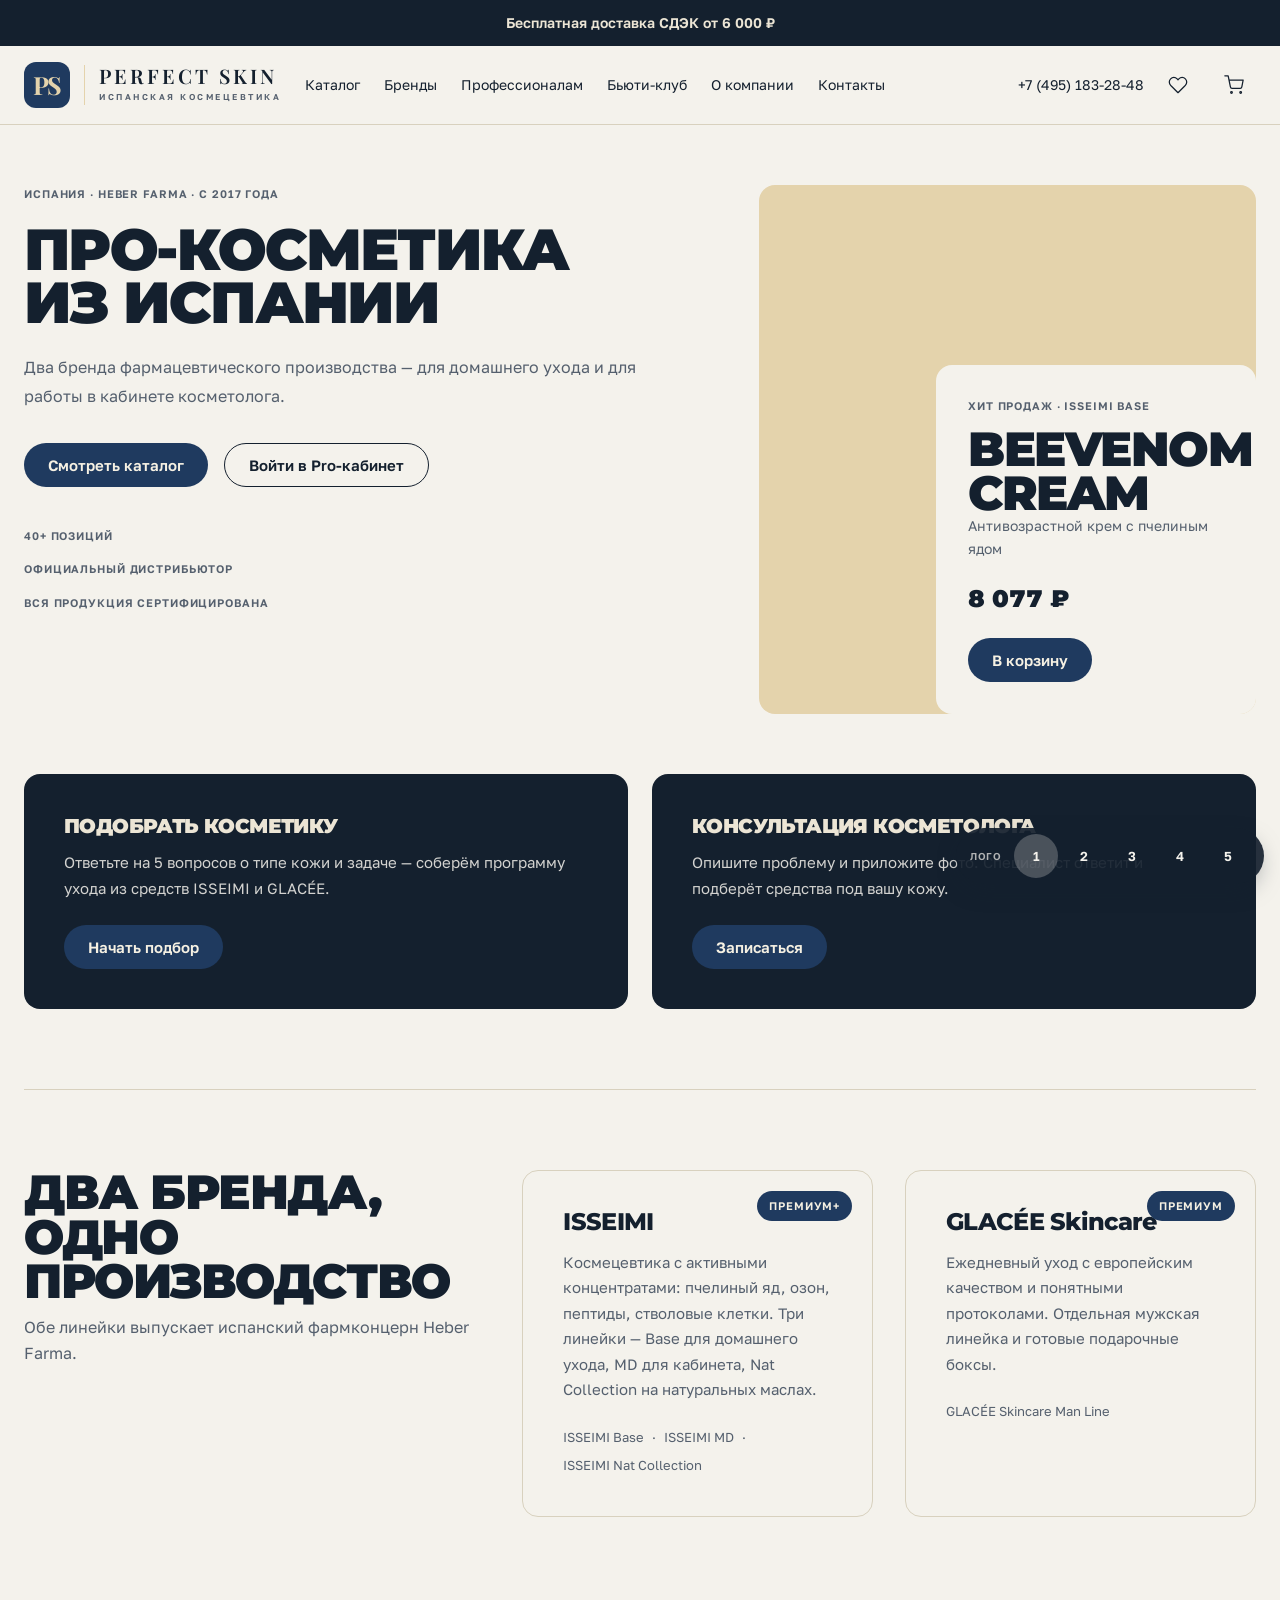
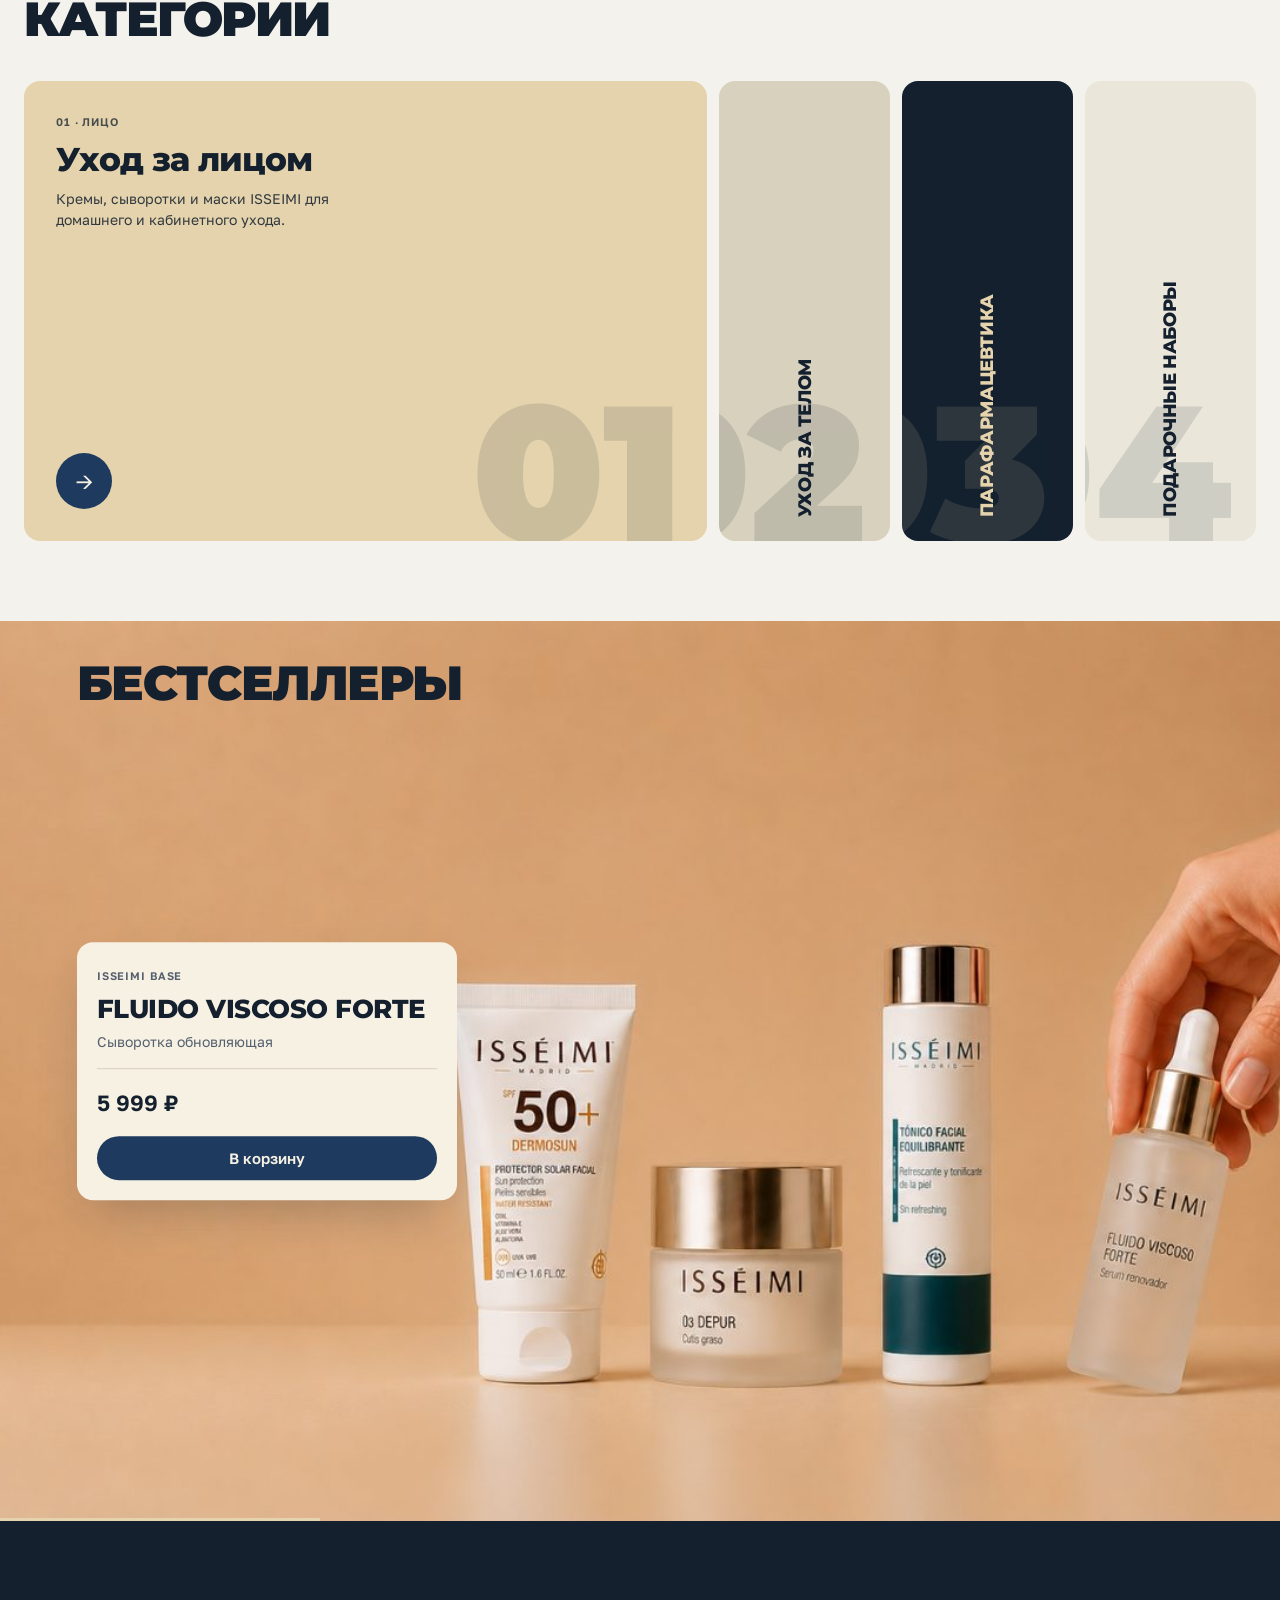
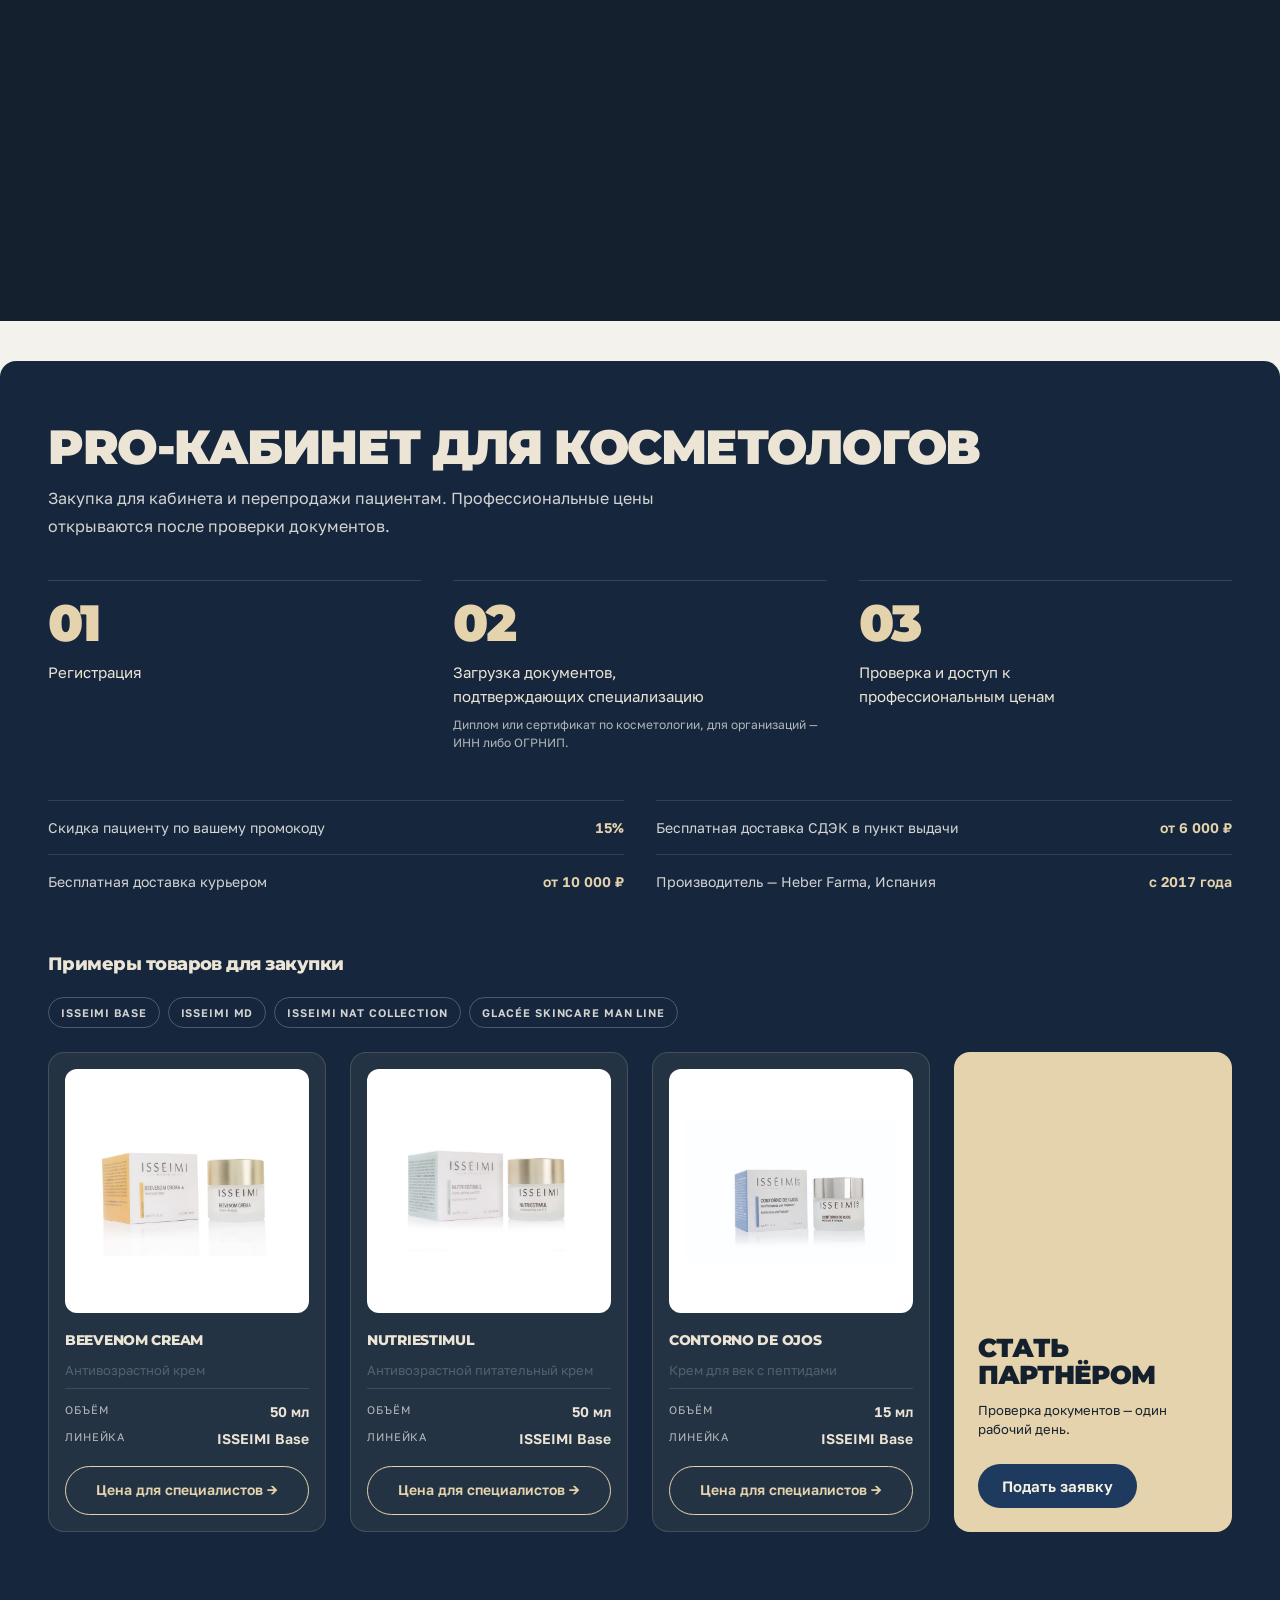
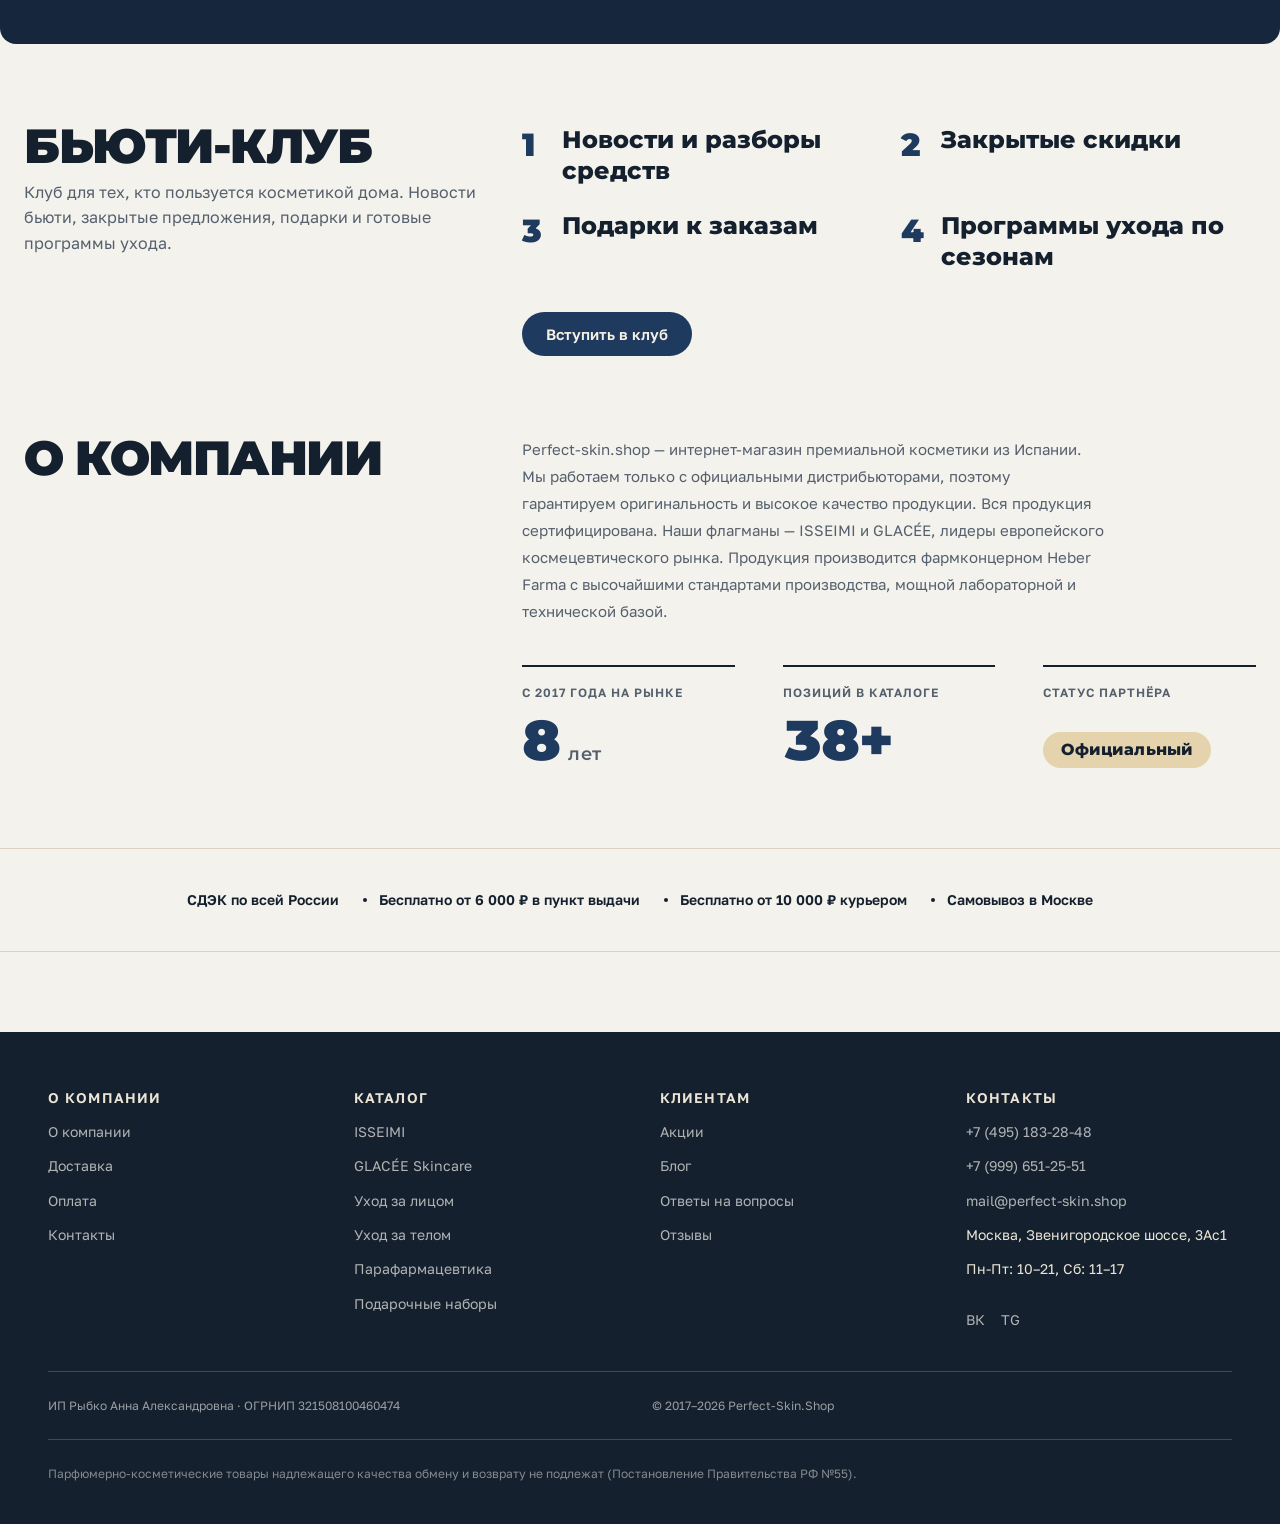
==== commit 5cdbd625: "Logo switcher: split declaration to satisfy design-lint" ====
--- a/logo-1.html
+++ b/logo-1.html
@@ -2311,7 +2311,13 @@
 			font-family: var(--font-text);
 		}
 		.pv-switch b { font-size: 10px; font-weight: 600; letter-spacing: 0.08em; text-transform: uppercase; color: var(--color-bg); padding: 0 8px; opacity: 0.7; }
-		.pv-switch a { display: grid; place-items: center; min-width: 44px; min-height: 44px; border-radius: 999px; text-decoration: none; font-size: 13px; font-weight: 600; color: var(--color-bg); transition: background-color 160ms var(--ease-out); }
+		.pv-switch a {
+			display: grid; place-items: center;
+			min-width: 44px; min-height: 44px;
+			border-radius: 999px; text-decoration: none;
+			font-size: 13px; font-weight: 600; color: var(--color-bg);
+			transition: background-color 160ms var(--ease-out);
+		}
 		.pv-switch a:hover { background: rgba(var(--rgb-bg), 0.16); }
 		.pv-switch a[aria-current="page"] { background: rgba(var(--rgb-bg), 0.24); }
 		.pv-switch a:focus-visible { outline: 2px solid var(--color-bg); outline-offset: 2px; }
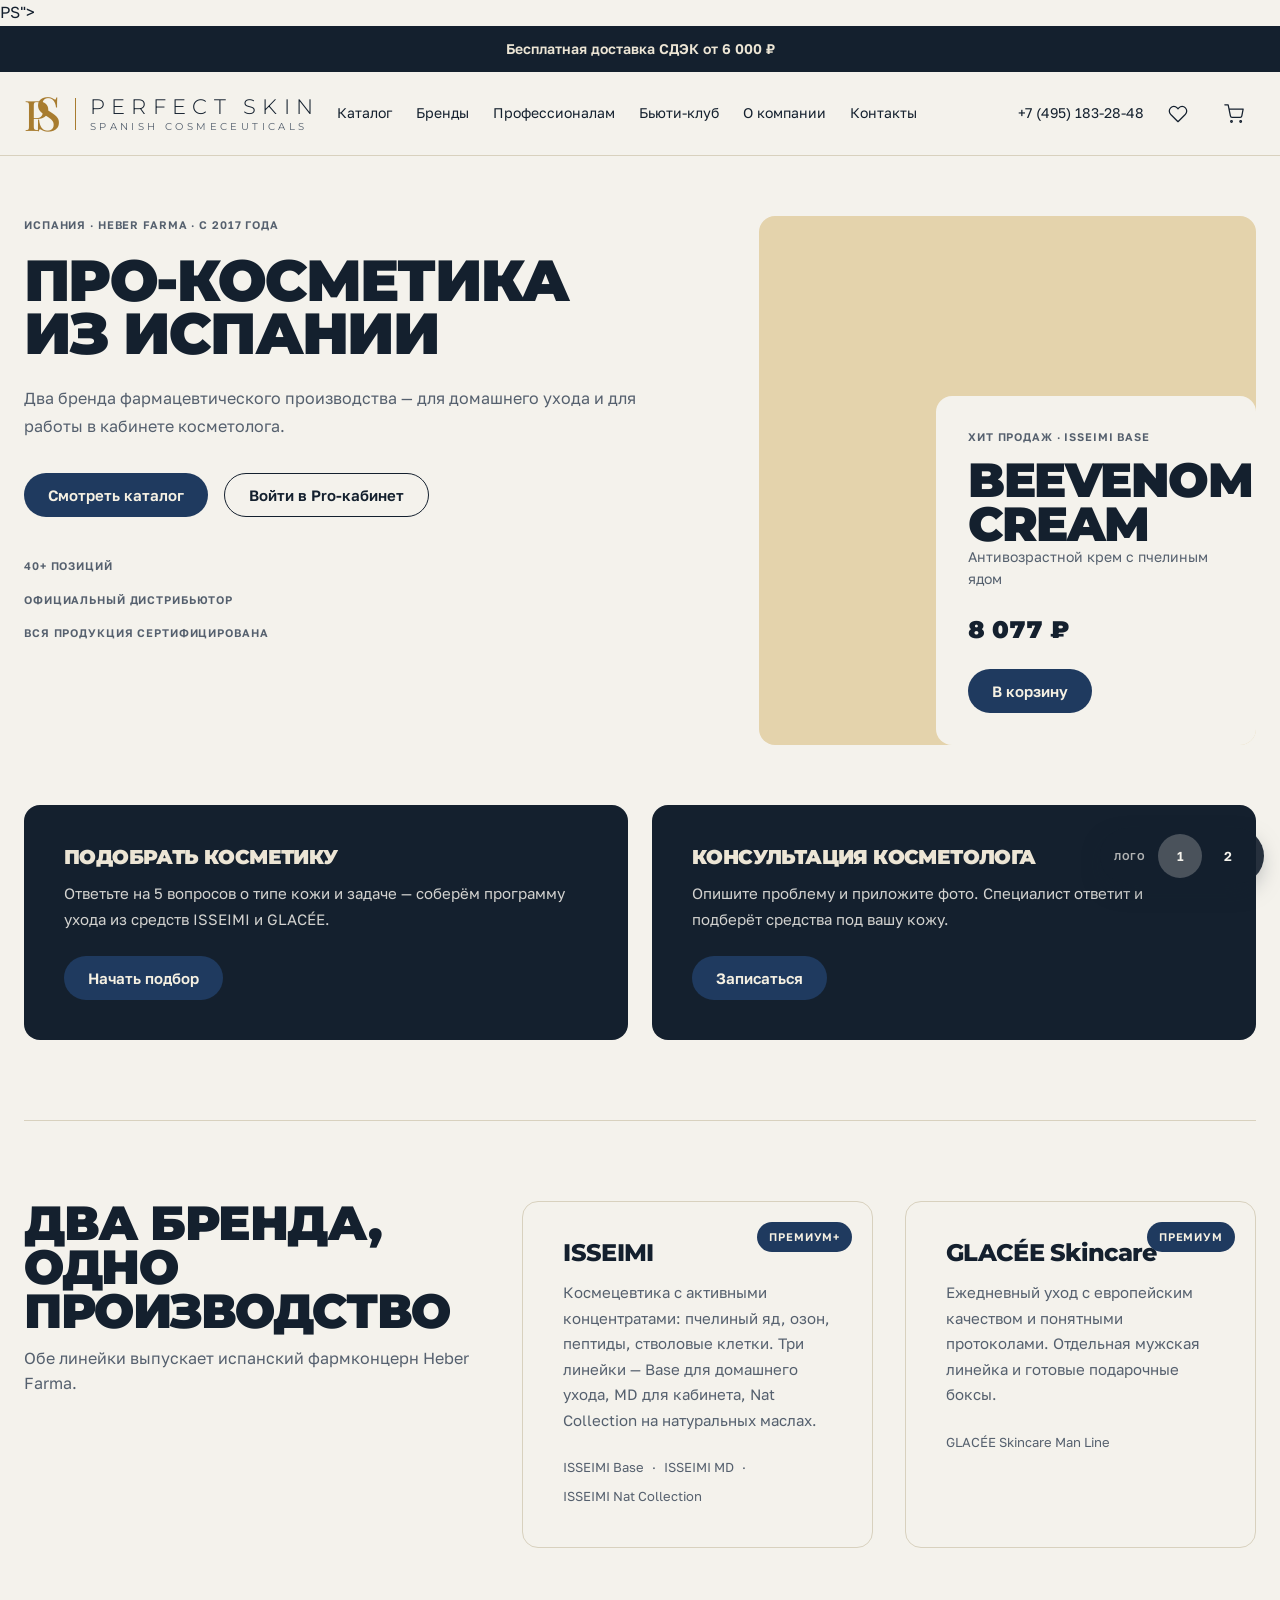
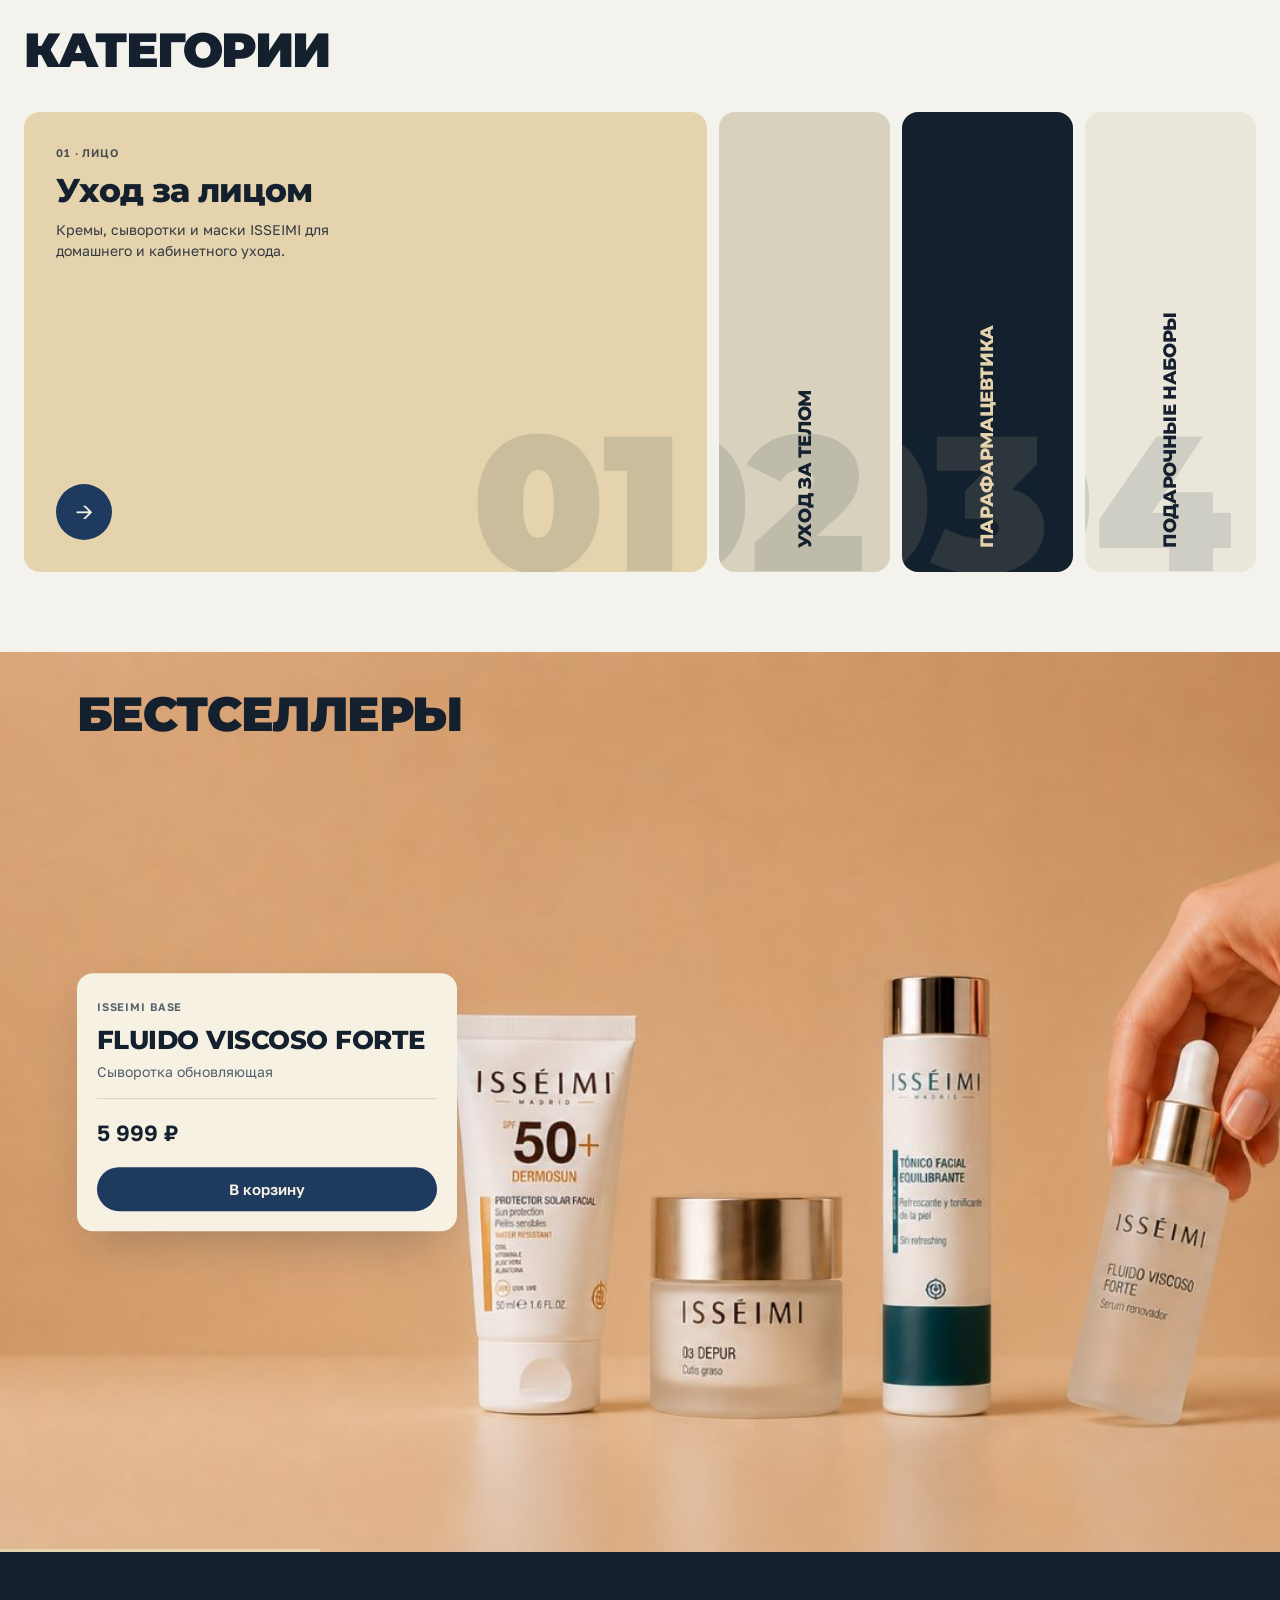
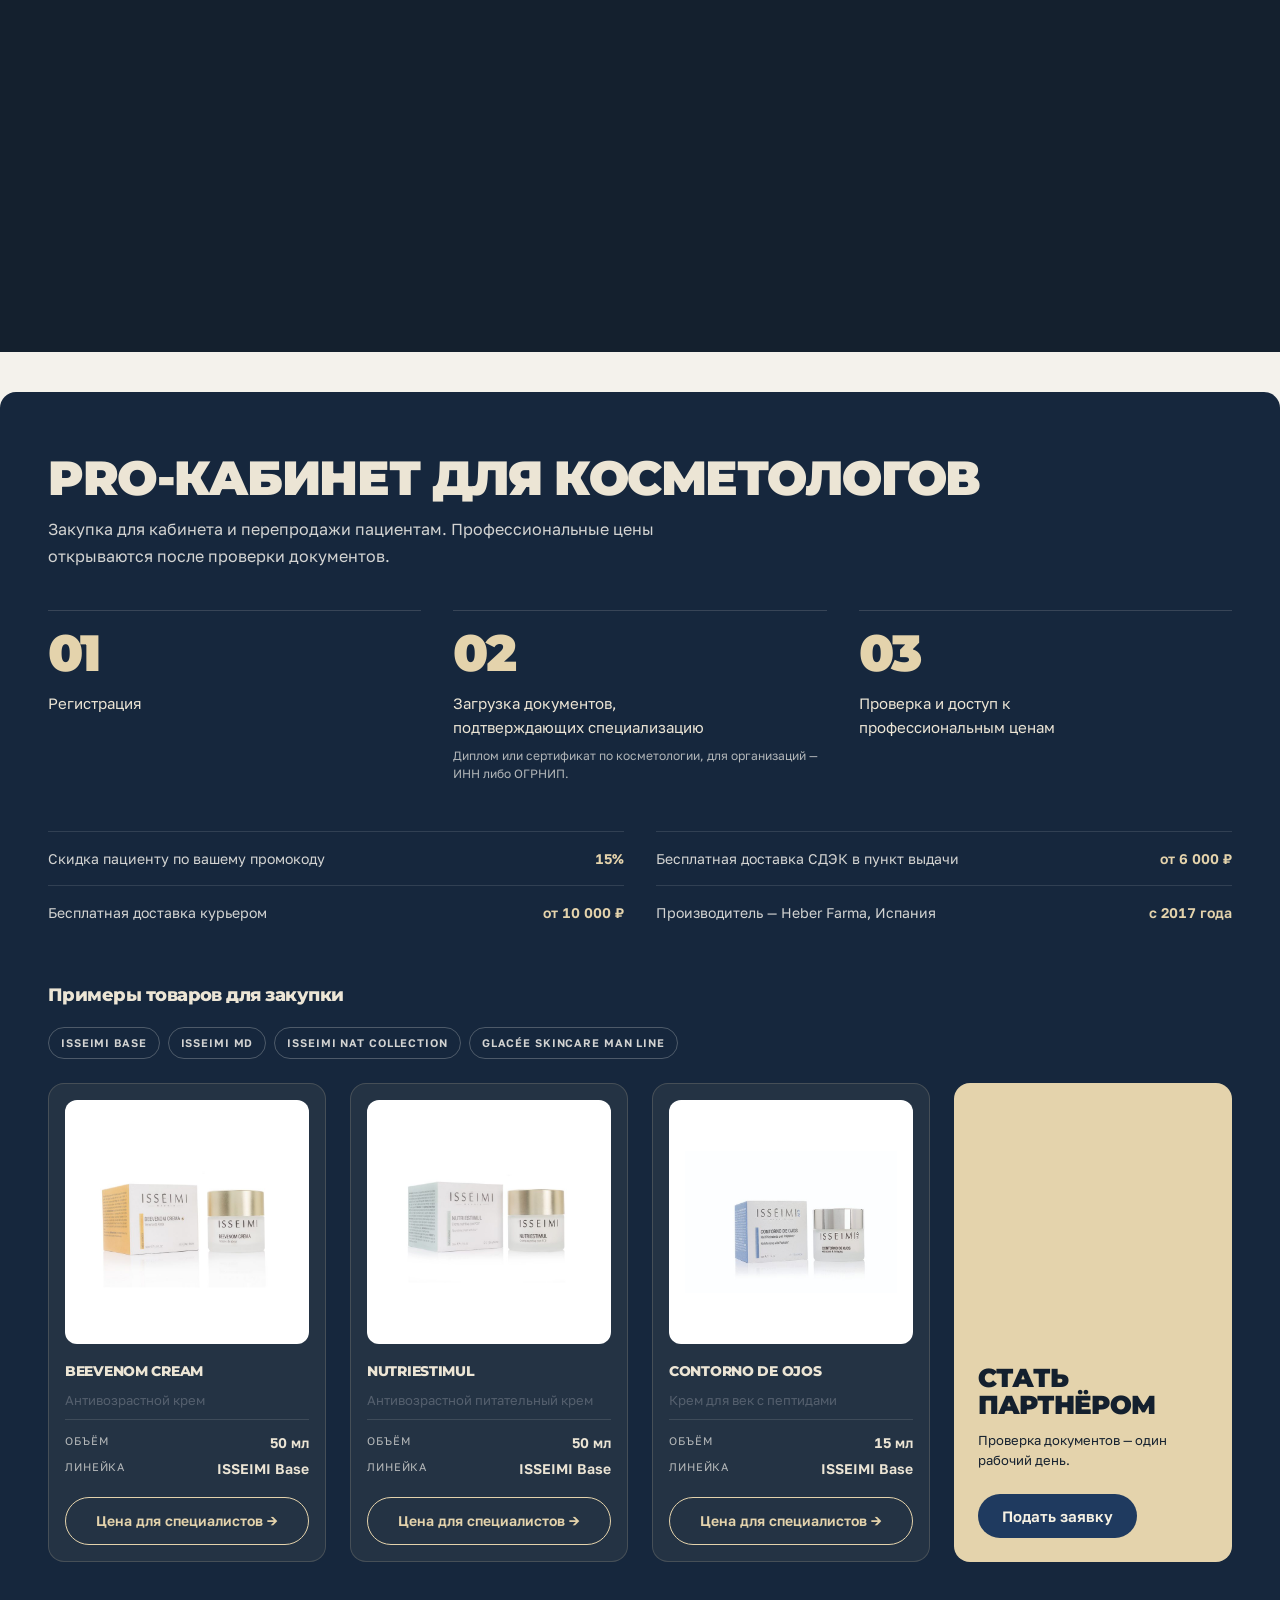
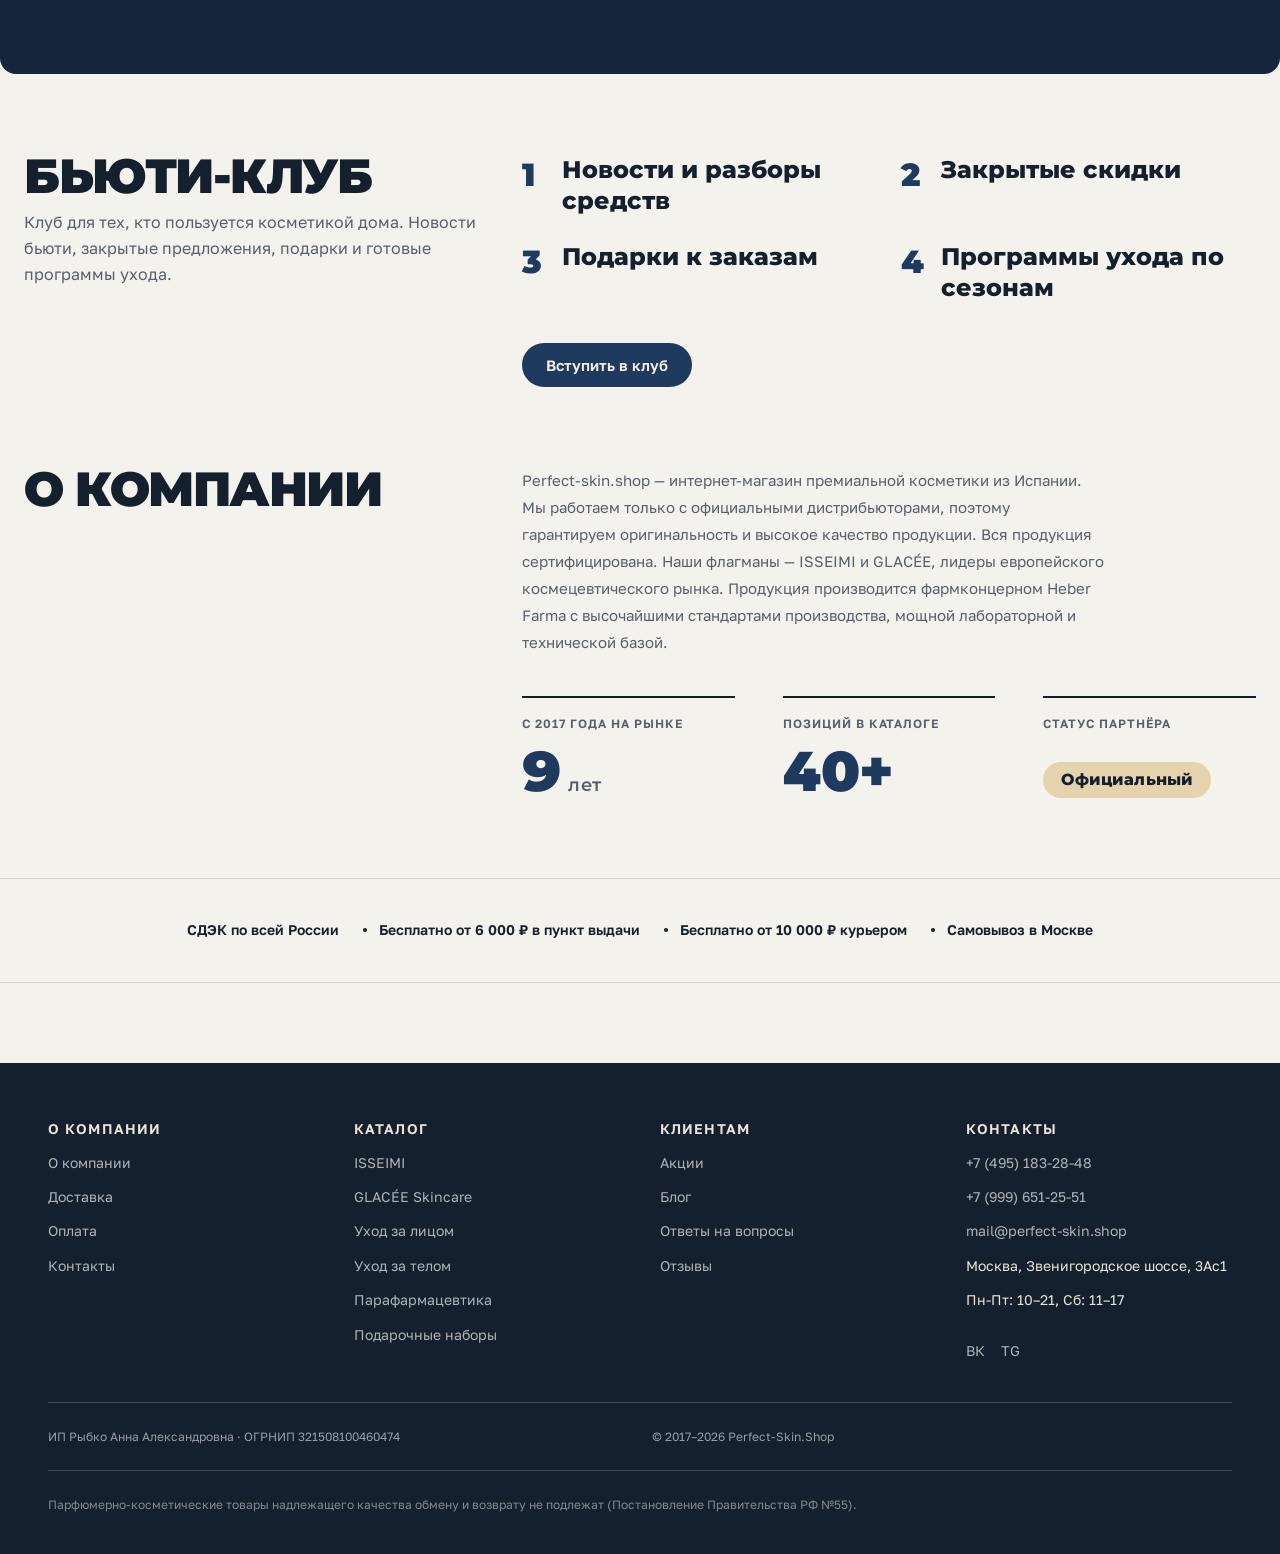
==== commit cc7fc433: "Rebuild logo variants from client reference: two lock-ups, readable gold on light, favicon, autotest" ====
--- a/logo-1.html
+++ b/logo-1.html
@@ -181,23 +181,7 @@
 			gap: 24px;
 		}
 
-		.logo {
-			font-family: var(--font-heading);
-			font-size: 18px;
-			font-weight: 900;
-			text-transform: uppercase;
-			letter-spacing: -0.03em;
-		}
-
-		.logo-sub {
-			font-family: var(--font-text);
-			font-size: 9px;
-			font-weight: 600;
-			letter-spacing: 0.08em;
-			text-transform: uppercase;
-			color: var(--color-text-muted);
-			margin-top: 2px;
-		}
+
 
 		.nav {
 			display: flex;
@@ -341,9 +325,6 @@
 				display: none;
 			}
 
-			.logo {
-				white-space: nowrap;
-			}
 		}
 
 		/* === HERO === */
@@ -1716,7 +1697,8 @@
 
 			.bs__video { width: 100%; height: 100%; object-fit: cover; object-position: center; display: block; }
 	</style>
-	<link href="https://fonts.googleapis.com/css2?family=Playfair+Display:wght@600;700&display=swap" rel="stylesheet">
+	<link href="https://fonts.googleapis.com/css2?family=Playfair+Display:wght@500;600;700&family=Montserrat:wght@300;400;700;800;900&display=swap" rel="stylesheet">
+	<link rel="icon" href="data:image/svg+xml,<svg xmlns="http://www.w3.org/2000/svg" viewBox="0 0 64 64"><rect width="64" height="64" rx="15" fill="%231F3A5F"/><text x="32" y="45" text-anchor="middle" font-family="Georgia,'Times New Roman',serif" font-size="36" font-weight="700" fill="%23E4D3AC">PS</text></svg>">
 </head>
 <body>
 	<!-- TOP BAR -->
@@ -1729,12 +1711,12 @@
 		<div class="container">
 			<div class="header-wrapper">
 				<div>
-					<a class="brandmark bm1" href="#top" aria-label="Perfect Skin — испанская космецевтика">
-						<span class="bm1__tile" aria-hidden="true">PS</span>
-						<span class="bm1__rule" aria-hidden="true"></span>
-						<span class="bm1__words">
-							<span class="bm1__name">Perfect Skin</span>
-							<span class="bm1__sub">Испанская космецевтика</span>
+					<a class="brandmark bm" href="#top" aria-label="Perfect Skin — Spanish Cosmeceuticals">
+						<span class="bm__mono" aria-hidden="true"><span class="bm__p">P</span><span class="bm__s">S</span></span>
+						<span class="bm__rule" aria-hidden="true"></span>
+						<span class="bm__words">
+							<span class="bm__name bm__name--thin">Perfect Skin</span>
+							<span class="bm__sub bm__sub--thin">Spanish Cosmeceuticals</span>
 						</span>
 					</a>
 				</div>
@@ -2295,12 +2277,87 @@
 	</script>
 
 	<style>
-		.bm1 { display: flex; align-items: center; gap: 14px; text-decoration: none; }
-		.bm1__tile { display: grid; place-items: center; width: 46px; height: 46px; border-radius: 12px; background: var(--color-accent-ink); color: var(--color-accent); font-family: 'Playfair Display', Georgia, serif; font-weight: 700; font-size: 25px; letter-spacing: -2px; padding-right: 2px; }
-		.bm1__rule { width: 1px; height: 40px; background: var(--color-accent); }
-		.bm1__name { display: block; font-family: 'Playfair Display', Georgia, serif; font-weight: 600; font-size: 20px; letter-spacing: 3px; text-transform: uppercase; color: var(--color-text); line-height: 1; }
-		.bm1__sub { display: block; font-family: var(--font-text); font-weight: 600; font-size: 8.5px; letter-spacing: 2.5px; text-transform: uppercase; color: var(--color-text-muted); margin-top: 5px; }
-		@media (max-width: 900px) { .bm1__words { display: none; } }
+		:root {
+			--color-gold: #E4D3AC;
+			--color-gold-ink: #A87C2F;
+			--color-mark: var(--color-gold-ink);
+		}
+		/* На тёмных поверхностях знак возвращается к золоту борда. */
+		footer, .pro-section, .cta-box, .bs { --color-mark: var(--color-gold); }
+		.bm {
+			display: flex;
+			align-items: center;
+			gap: 14px;
+			text-decoration: none;
+			/* Знак — ссылка на главную, поэтому держим тач-таргет. */
+			min-height: 44px;
+		}
+
+		/* Монограмма: засечные P и S внахлёст, как в клиентском образце.
+		   Нахлёст задан на P, а не на S: тогда он не «плывёт» при правке
+		   кегля S. Сдвиг вниз компенсирует метрики Playfair — иначе знак
+		   садится ниже надписи при выравнивании по центру. */
+		.bm__mono {
+			display: inline-flex;
+			align-items: baseline;
+			font-family: 'Playfair Display', Georgia, serif;
+			font-weight: 500;
+			font-size: 42px;
+			line-height: 1;
+			margin-bottom: 4px;
+			color: var(--color-mark);
+			white-space: nowrap;
+		}
+		.bm__p { margin-right: -0.34em; }
+		.bm__s { font-size: 1.12em; }
+
+		/* Высота черты = оптическая высота монограммы (cap-height S),
+		   а не её кегль: иначе черта выпирает ниже знака. */
+		.bm__rule { width: 1px; height: 32px; background: var(--color-mark); flex: none; }
+
+		.bm__words { display: block; }
+		.bm__name {
+			display: block;
+			text-transform: uppercase;
+			color: var(--color-text);
+			line-height: 1;
+			white-space: nowrap;
+		}
+		.bm__sub {
+			display: block;
+			font-family: var(--font-heading);
+			text-transform: uppercase;
+			color: var(--color-text-muted);
+			line-height: 1;
+			margin-top: 5px;
+			white-space: nowrap;
+		}
+		/* Отрицательные margin-right гасят фантомный отступ, который трекинг
+		   добавляет справа от последней буквы — иначе блок надписи съезжает. */
+		.bm__name--thin {
+			font-family: var(--font-heading);
+			font-weight: 300;
+			font-size: 21px;
+			letter-spacing: 0.30em;
+			margin-right: -0.30em;
+		}
+		.bm__sub--thin {
+			font-weight: 400;
+			font-size: 10px;
+			letter-spacing: 0.34em;
+			margin-right: -0.34em;
+		}
+		@media (max-width: 1100px) { .bm__name--thin { font-size: 17px; letter-spacing: 0.2em; margin-right: -0.2em; } }
+		@media (max-width: 900px) {
+			.bm { gap: 10px; }
+			.bm__mono { font-size: 34px; }
+			.bm__rule { height: 26px; }
+			.bm__name { font-size: 14px; letter-spacing: 0.16em; }
+			.bm__sub { display: none; }
+		}
+		@media (max-width: 400px) {
+			.bm__rule, .bm__words { display: none; }
+		}
 
 		.pv-switch {
 			position: fixed; z-index: 999; right: 16px; bottom: 16px;
@@ -2310,7 +2367,11 @@
 			box-shadow: 0 8px 24px -8px rgba(var(--rgb-text), 0.5);
 			font-family: var(--font-text);
 		}
-		.pv-switch b { font-size: 10px; font-weight: 600; letter-spacing: 0.08em; text-transform: uppercase; color: var(--color-bg); padding: 0 8px; opacity: 0.7; }
+		.pv-switch b {
+			font-size: 10px; font-weight: 600; letter-spacing: 0.08em;
+			text-transform: uppercase; color: var(--color-bg);
+			padding: 0 8px; opacity: 0.7;
+		}
 		.pv-switch a {
 			display: grid; place-items: center;
 			min-width: 44px; min-height: 44px;
@@ -2325,11 +2386,8 @@
 	</style>
 	<nav class="pv-switch" aria-label="Выбор логотипа">
 		<b>Лого</b>
-		<a href="logo-1.html" aria-current="page" title="Монограмма-плитка">1</a>
-		<a href="logo-2.html" title="Чистый леттеринг">2</a>
-		<a href="logo-3.html" title="Круглая эмблема">3</a>
-		<a href="logo-4.html" title="Модерн (шрифт сайта)">4</a>
-		<a href="logo-5.html" title="Сомкнутые инициалы">5</a>
+		<a href="logo-1.html" aria-current="page" title="Тонкое начертание · Spanish Cosmeceuticals">1</a>
+		<a href="logo-2.html" title="Жирное начертание · Испанская космецевтика">2</a>
 	</nav>
 </body>
 </html>
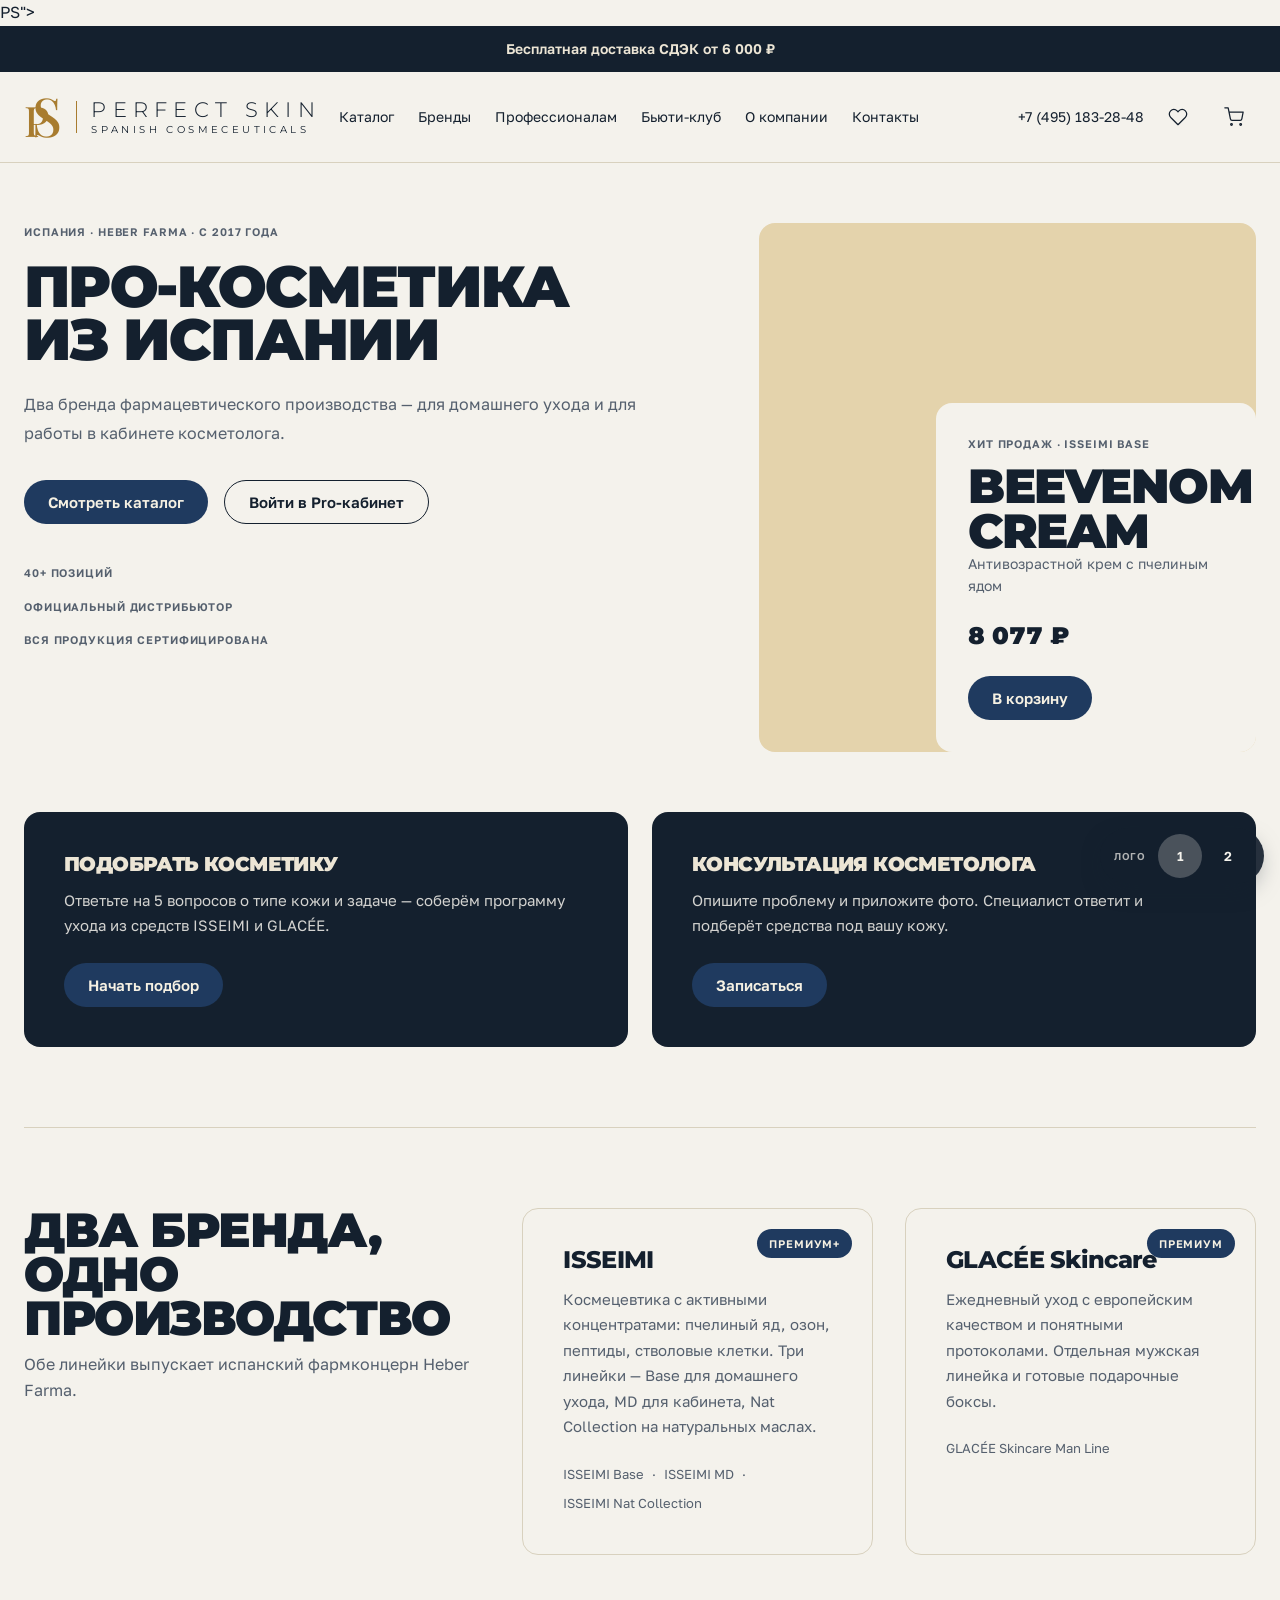
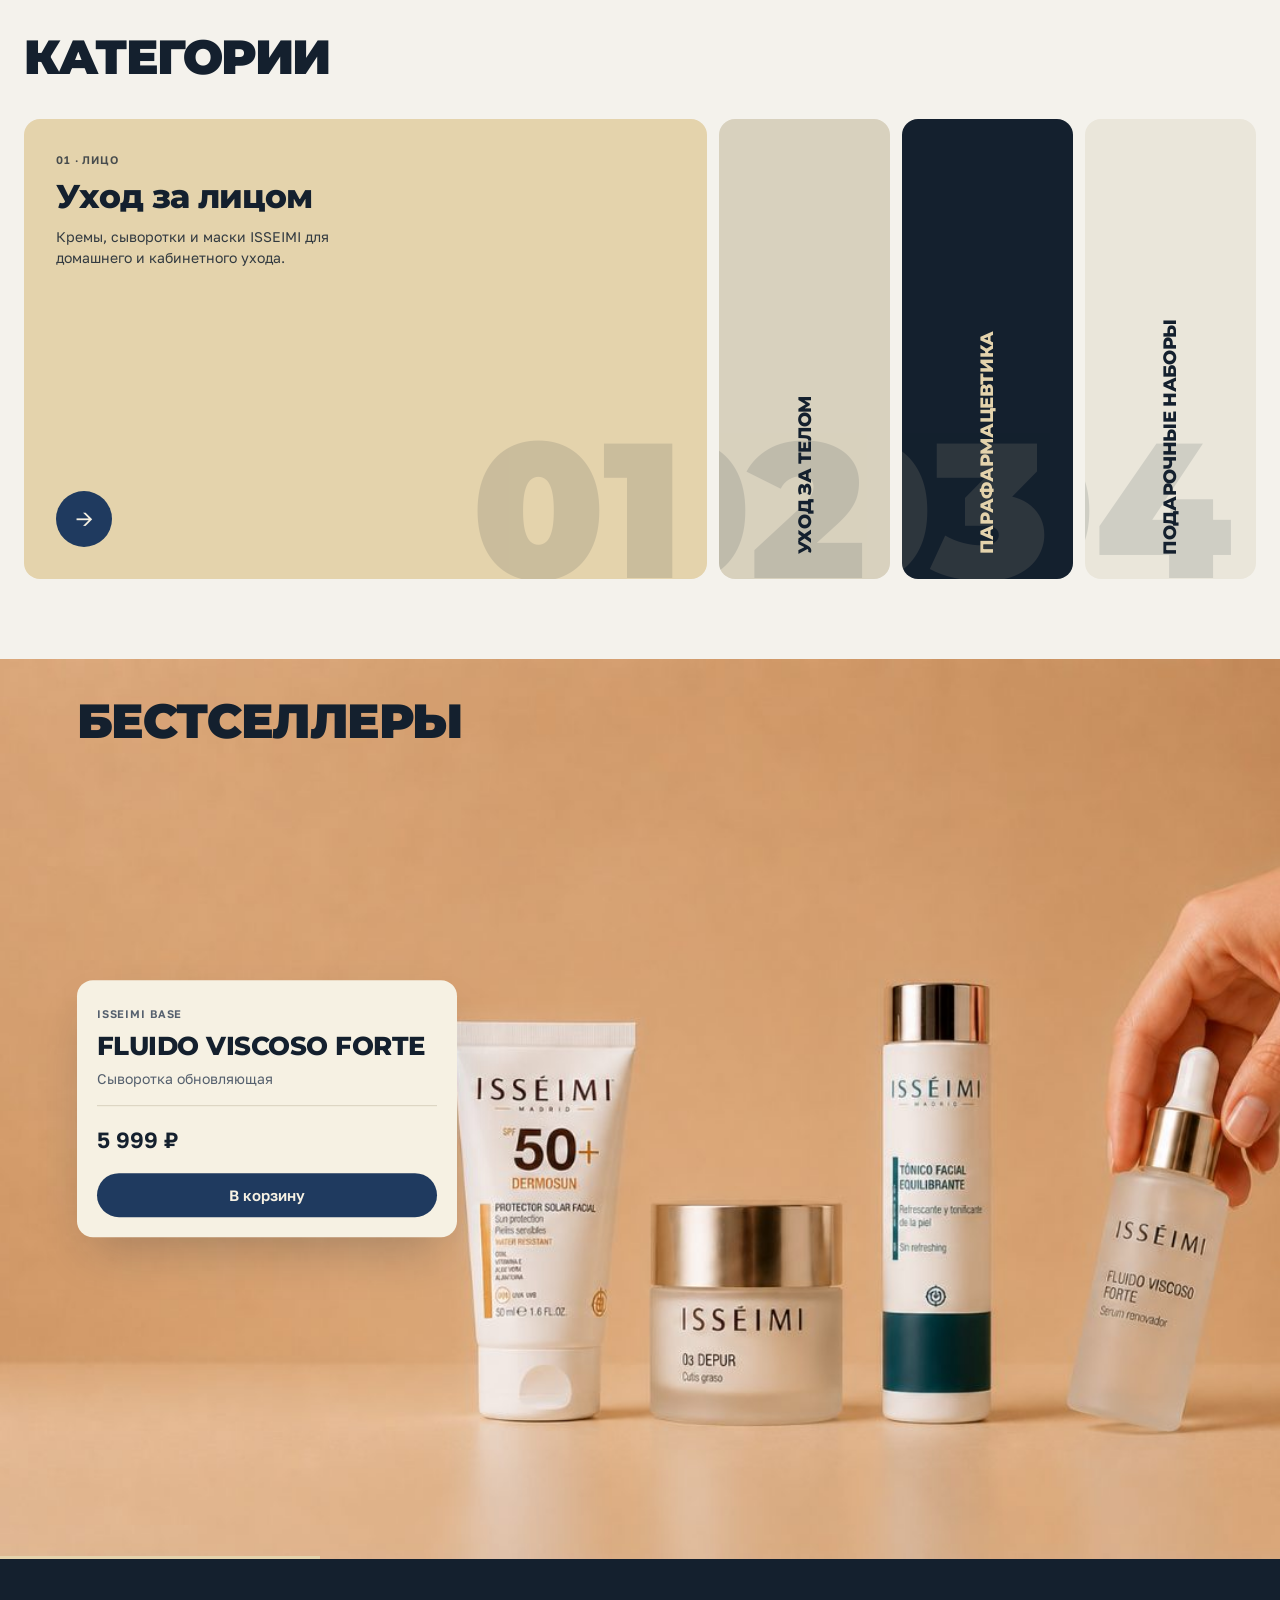
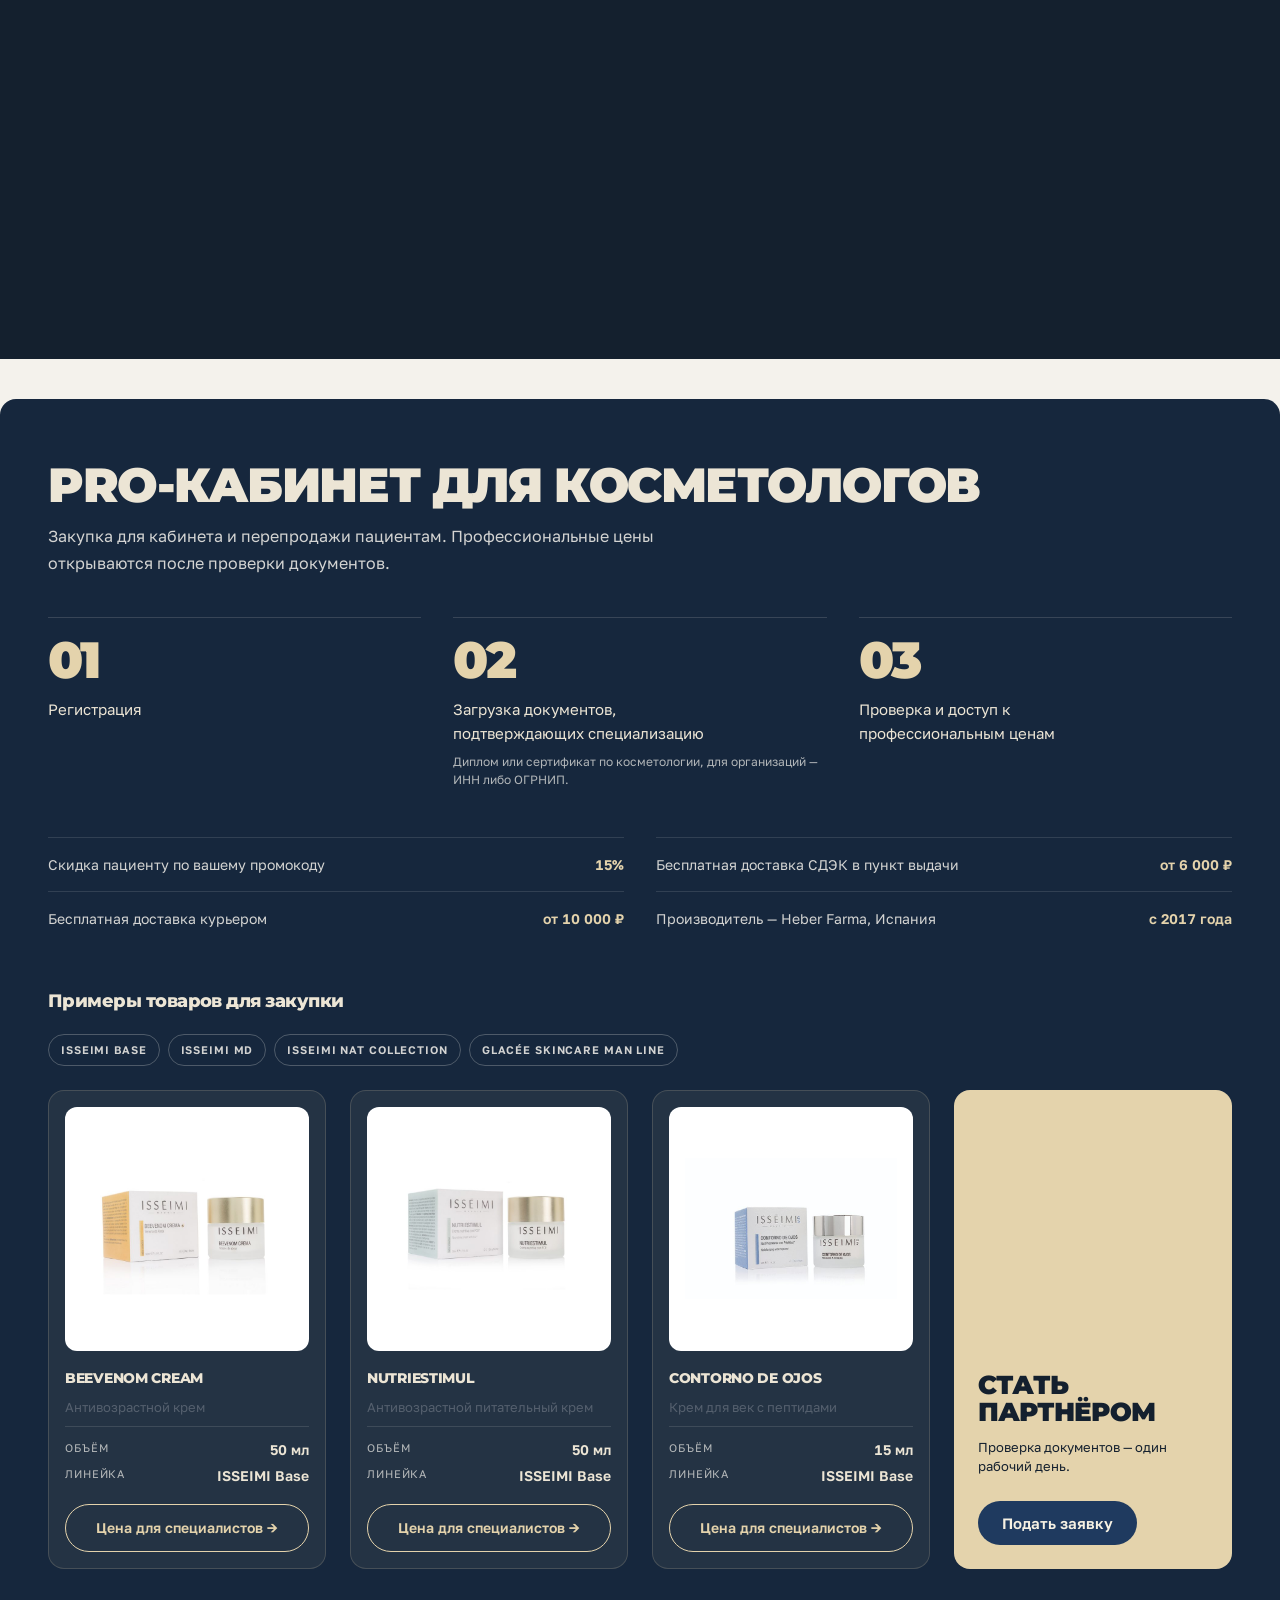
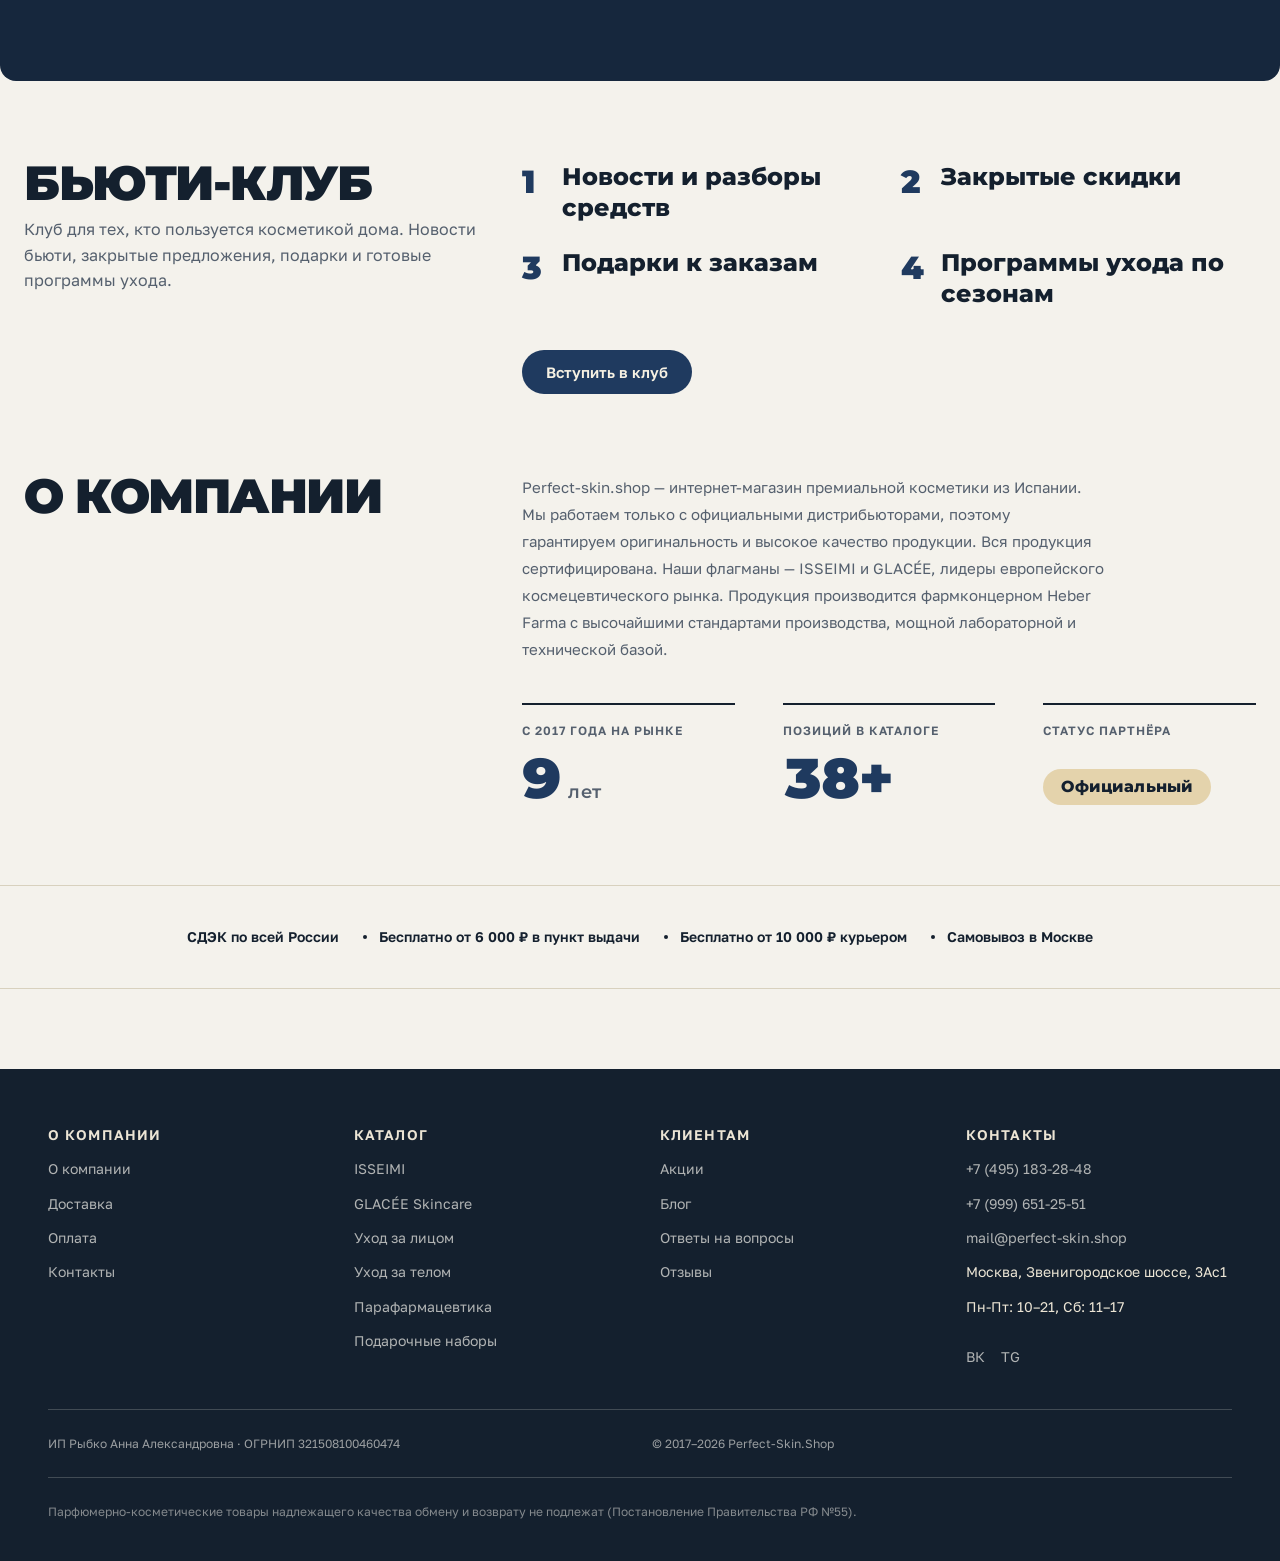
==== commit 5d22507b: "Match logo lock-up to client reference: monogram proportions, artwork gold at large size, hero rende" ====
--- a/logo-1.html
+++ b/logo-1.html
@@ -2308,8 +2308,8 @@
 			color: var(--color-mark);
 			white-space: nowrap;
 		}
-		.bm__p { margin-right: -0.34em; }
-		.bm__s { font-size: 1.12em; }
+		.bm__p { margin-right: -0.40em; }
+		.bm__s { font-size: 1.28em; }
 
 		/* Высота черты = оптическая высота монограммы (cap-height S),
 		   а не её кегль: иначе черта выпирает ниже знака. */
@@ -2327,7 +2327,9 @@
 			display: block;
 			font-family: var(--font-heading);
 			text-transform: uppercase;
-			color: var(--color-text-muted);
+			/* На присланном лок-апе подпись того же синего, что и название,
+			   отличается только кеглем — держим как в оригинале. */
+			color: var(--color-text);
 			line-height: 1;
 			margin-top: 5px;
 			white-space: nowrap;
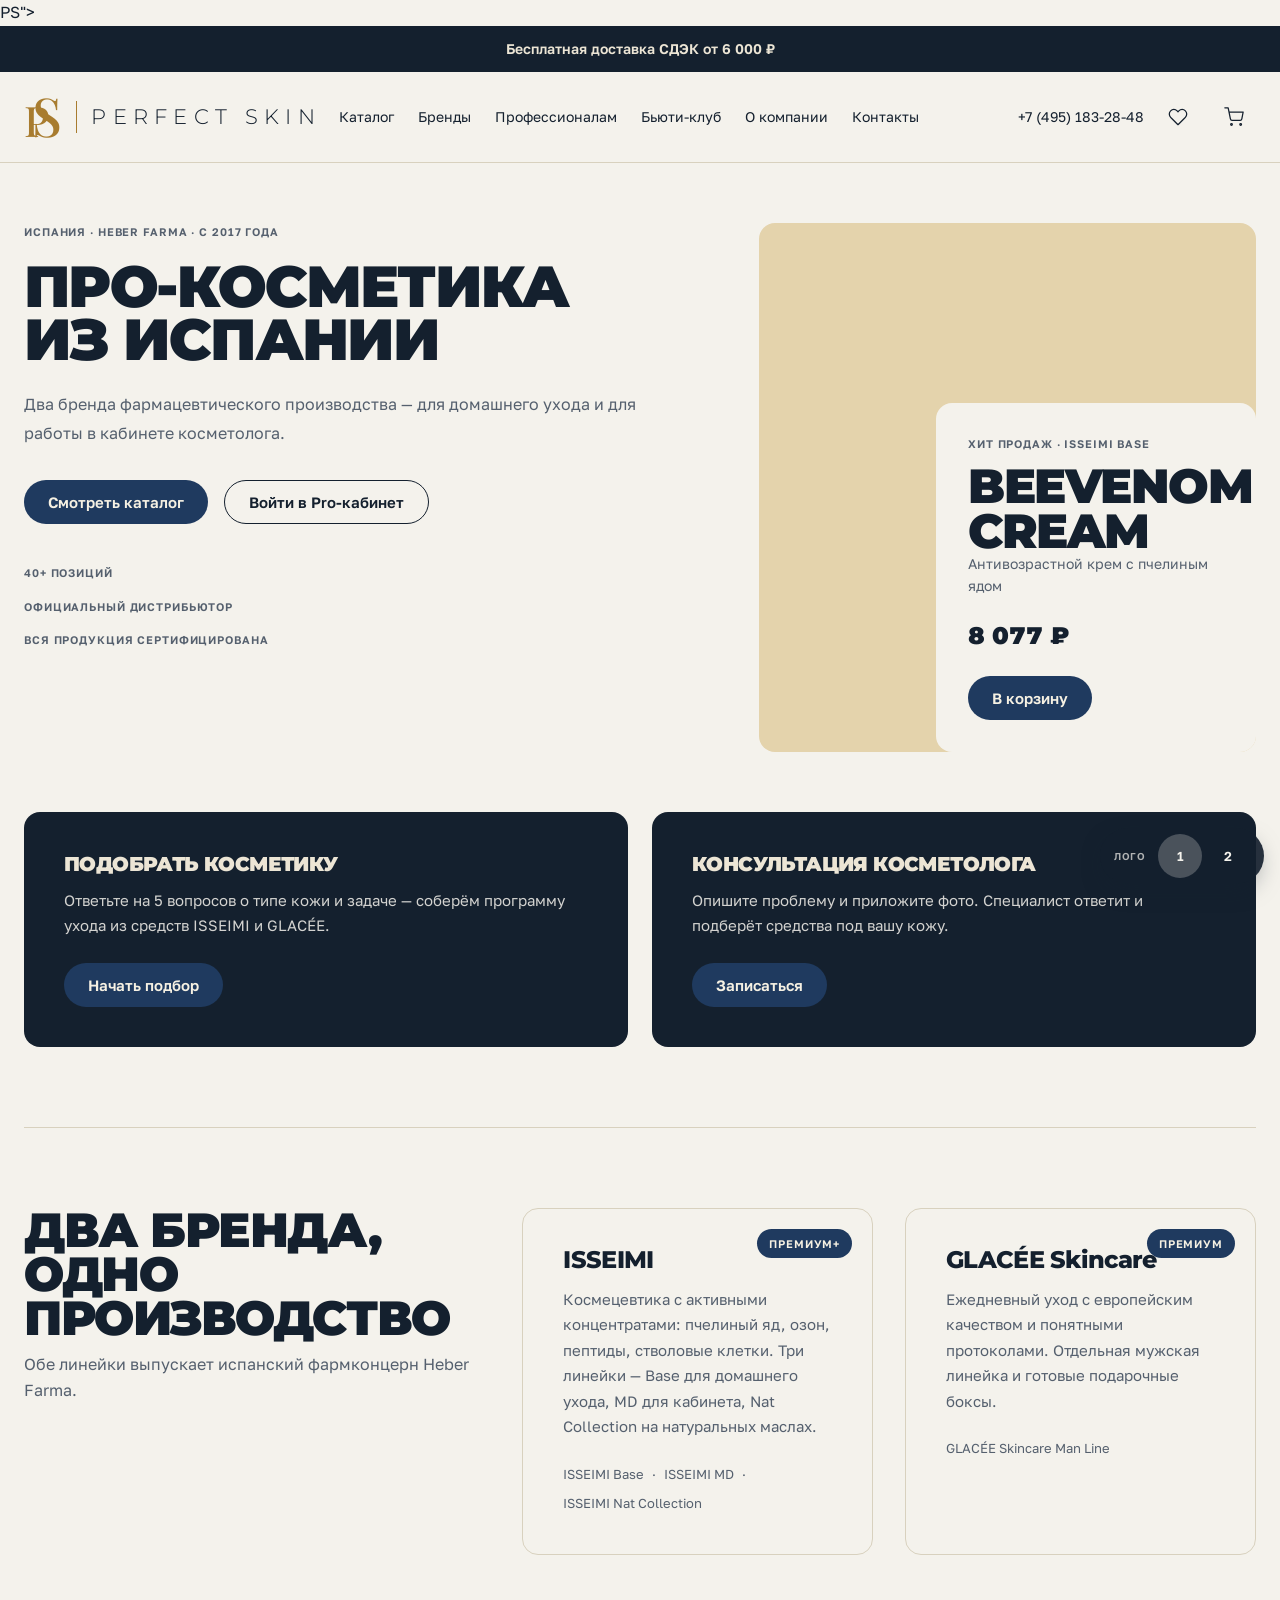
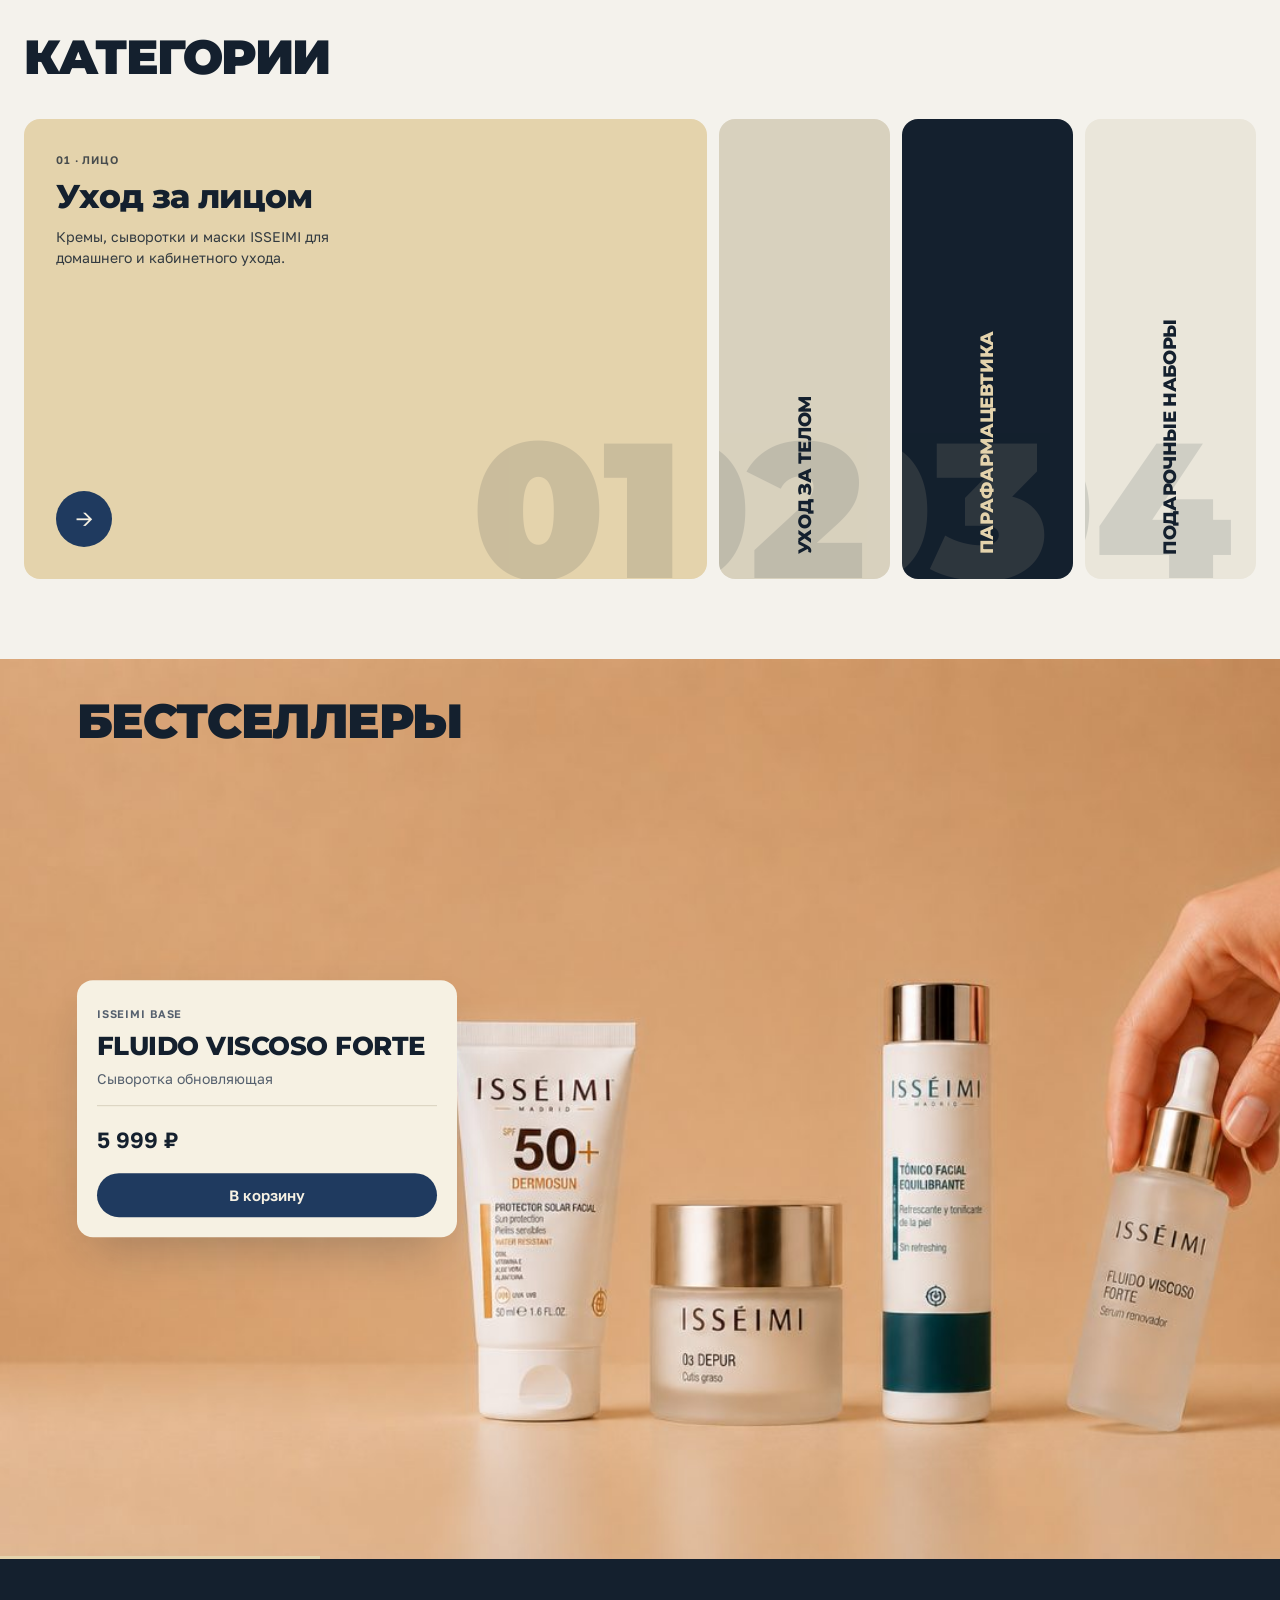
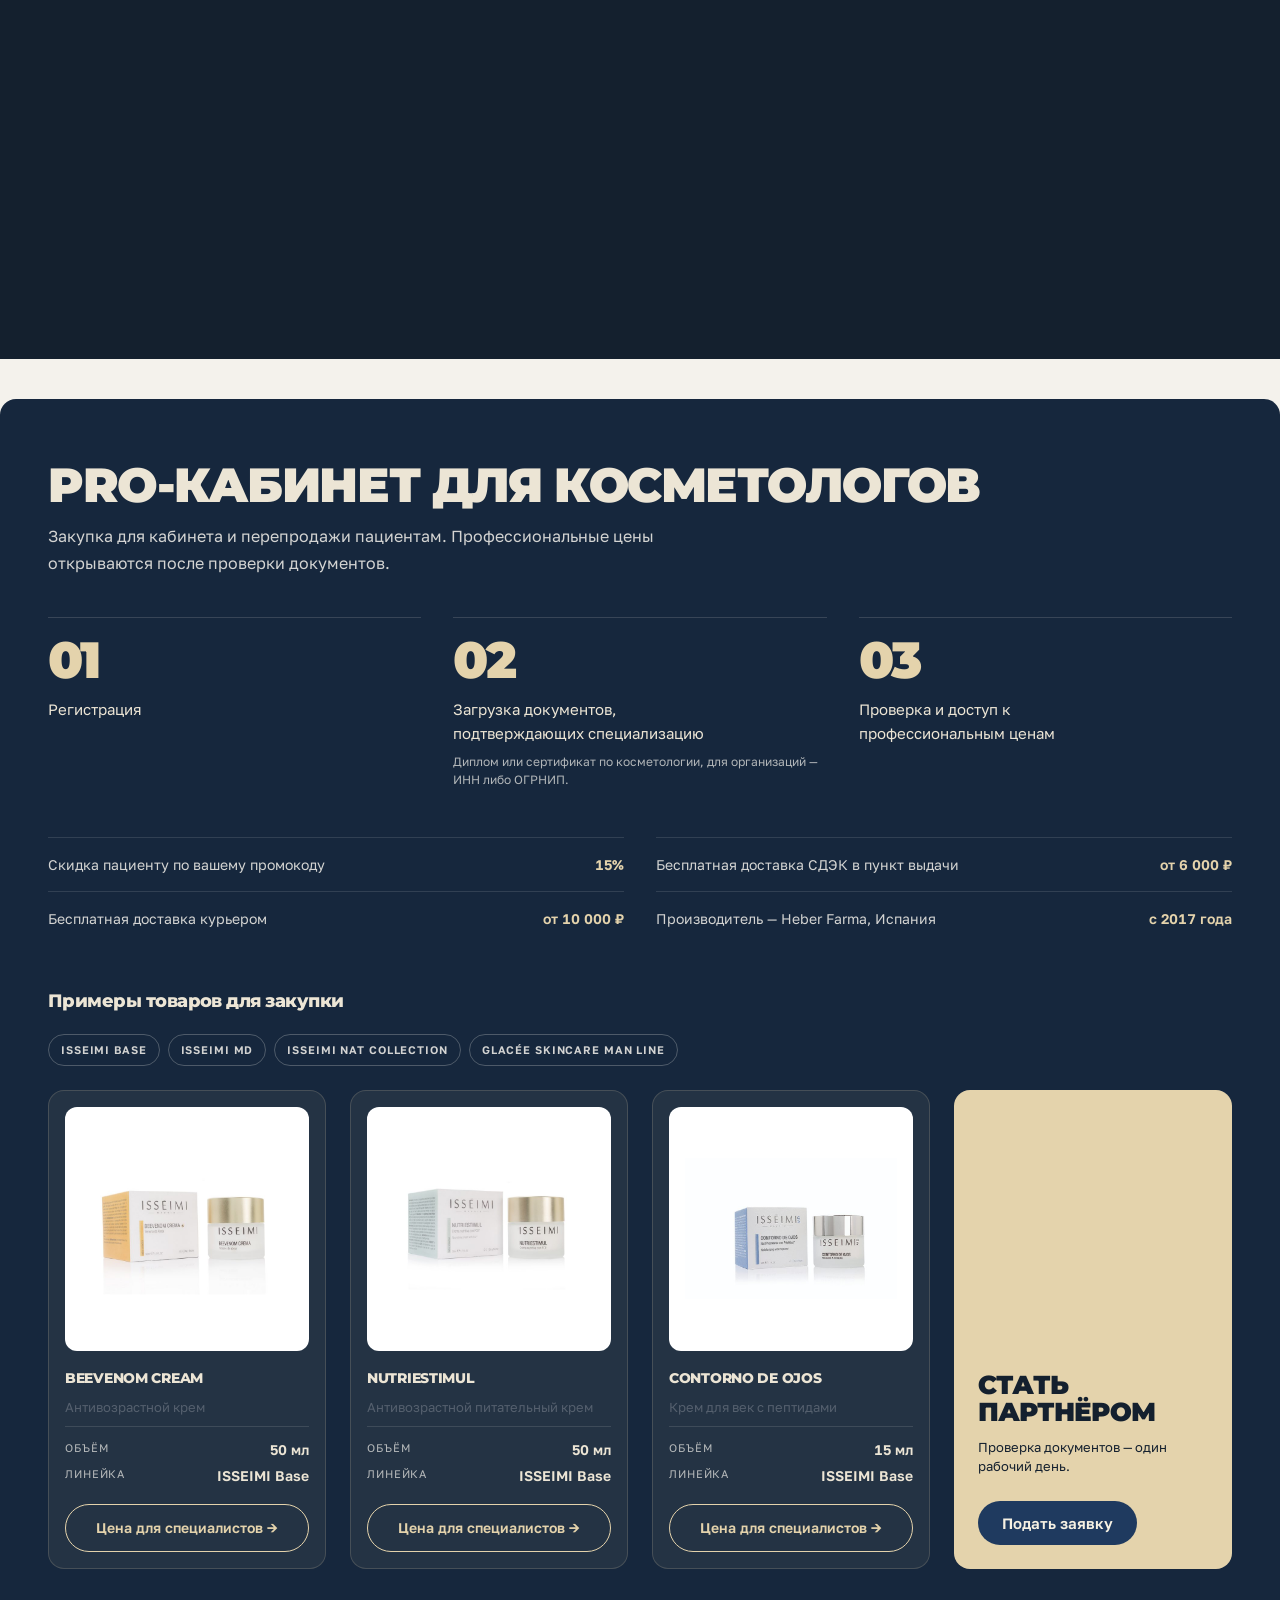
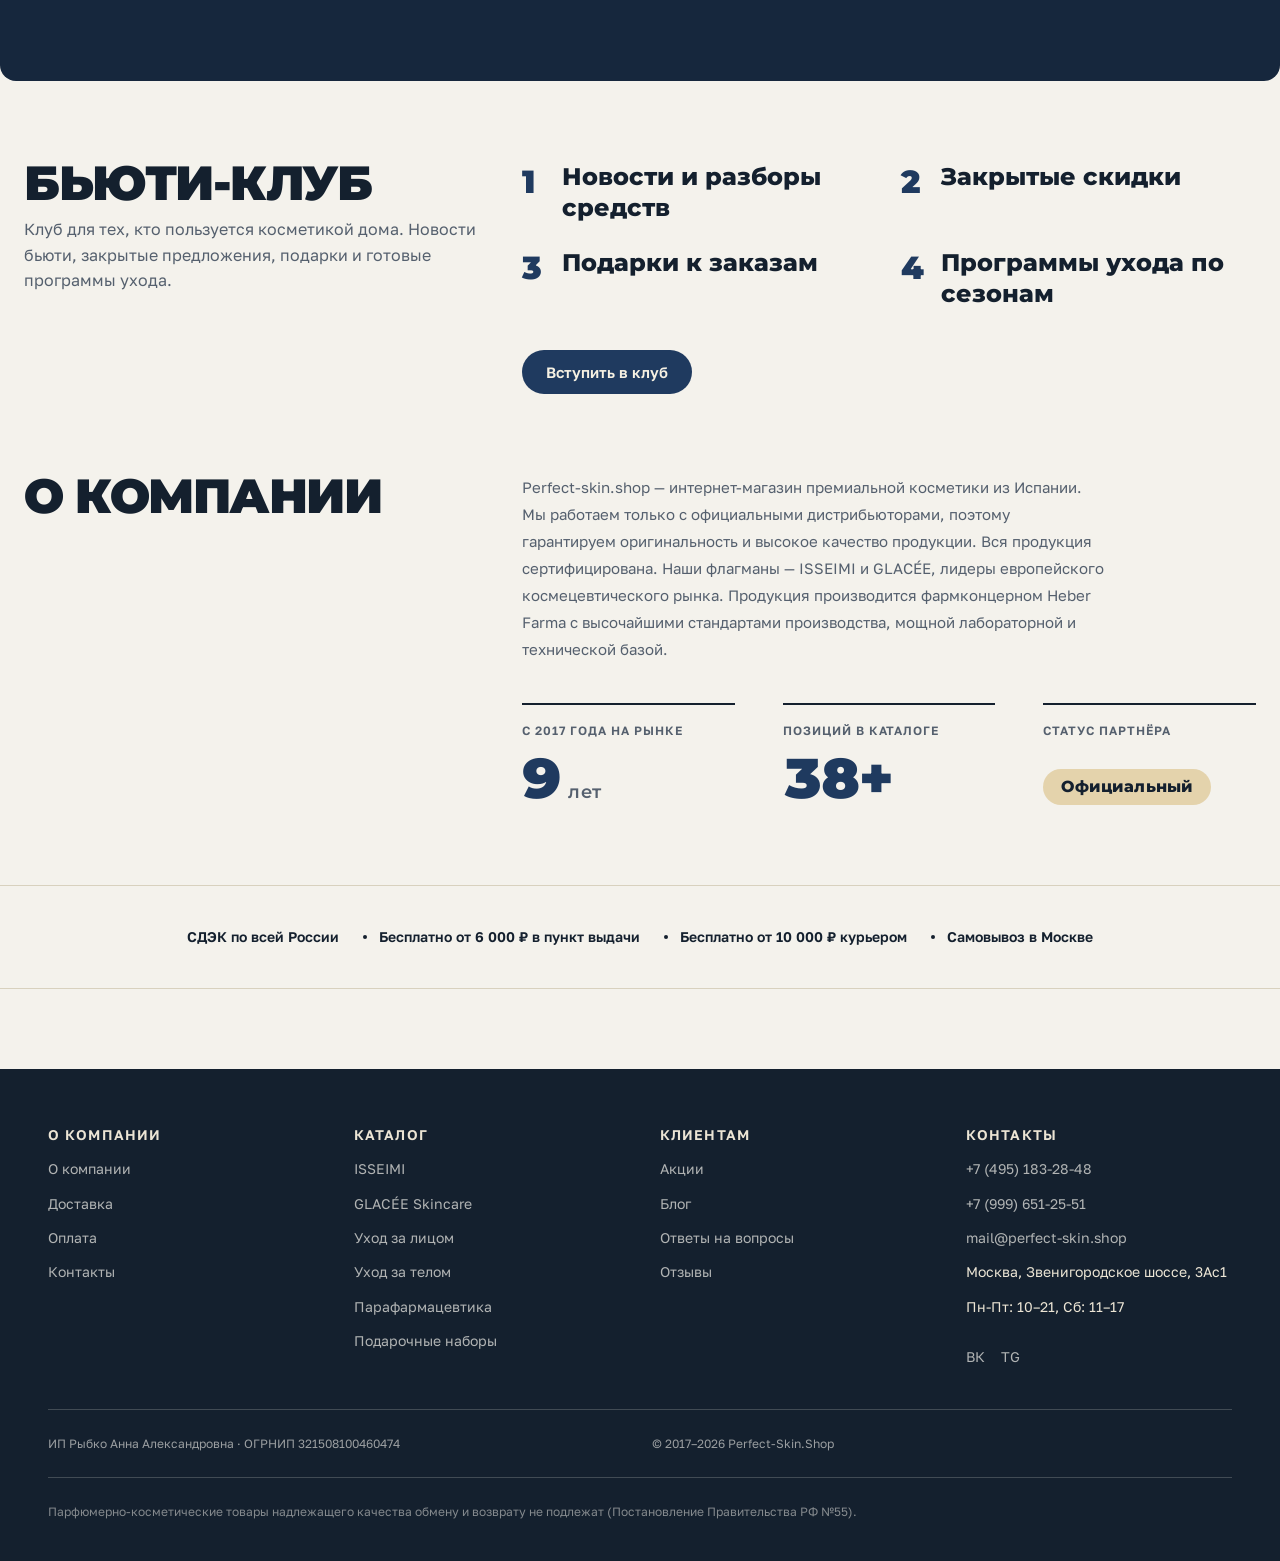
==== commit 8d7f1a6e: "Remove tagline line from logo lock-up in both variants" ====
--- a/logo-1.html
+++ b/logo-1.html
@@ -1711,12 +1711,11 @@
 		<div class="container">
 			<div class="header-wrapper">
 				<div>
-					<a class="brandmark bm" href="#top" aria-label="Perfect Skin — Spanish Cosmeceuticals">
+					<a class="brandmark bm" href="#top" aria-label="Perfect Skin — на главную">
 						<span class="bm__mono" aria-hidden="true"><span class="bm__p">P</span><span class="bm__s">S</span></span>
 						<span class="bm__rule" aria-hidden="true"></span>
 						<span class="bm__words">
 							<span class="bm__name bm__name--thin">Perfect Skin</span>
-							<span class="bm__sub bm__sub--thin">Spanish Cosmeceuticals</span>
 						</span>
 					</a>
 				</div>
@@ -2323,19 +2322,9 @@
 			line-height: 1;
 			white-space: nowrap;
 		}
-		.bm__sub {
-			display: block;
-			font-family: var(--font-heading);
-			text-transform: uppercase;
-			/* На присланном лок-апе подпись того же синего, что и название,
-			   отличается только кеглем — держим как в оригинале. */
-			color: var(--color-text);
-			line-height: 1;
-			margin-top: 5px;
-			white-space: nowrap;
-		}
-		/* Отрицательные margin-right гасят фантомный отступ, который трекинг
-		   добавляет справа от последней буквы — иначе блок надписи съезжает. */
+
+		/* Отрицательный margin-right гасит фантомный отступ, который трекинг
+		   добавляет справа от последней буквы — иначе надпись съезжает. */
 		.bm__name--thin {
 			font-family: var(--font-heading);
 			font-weight: 300;
@@ -2343,19 +2332,12 @@
 			letter-spacing: 0.30em;
 			margin-right: -0.30em;
 		}
-		.bm__sub--thin {
-			font-weight: 400;
-			font-size: 10px;
-			letter-spacing: 0.34em;
-			margin-right: -0.34em;
-		}
 		@media (max-width: 1100px) { .bm__name--thin { font-size: 17px; letter-spacing: 0.2em; margin-right: -0.2em; } }
 		@media (max-width: 900px) {
 			.bm { gap: 10px; }
 			.bm__mono { font-size: 34px; }
 			.bm__rule { height: 26px; }
 			.bm__name { font-size: 14px; letter-spacing: 0.16em; }
-			.bm__sub { display: none; }
 		}
 		@media (max-width: 400px) {
 			.bm__rule, .bm__words { display: none; }
@@ -2388,8 +2370,8 @@
 	</style>
 	<nav class="pv-switch" aria-label="Выбор логотипа">
 		<b>Лого</b>
-		<a href="logo-1.html" aria-current="page" title="Тонкое начертание · Spanish Cosmeceuticals">1</a>
-		<a href="logo-2.html" title="Жирное начертание · Испанская космецевтика">2</a>
+		<a href="logo-1.html" aria-current="page" title="Тонкое начертание">1</a>
+		<a href="logo-2.html" title="Жирное начертание">2</a>
 	</nav>
 </body>
 </html>
